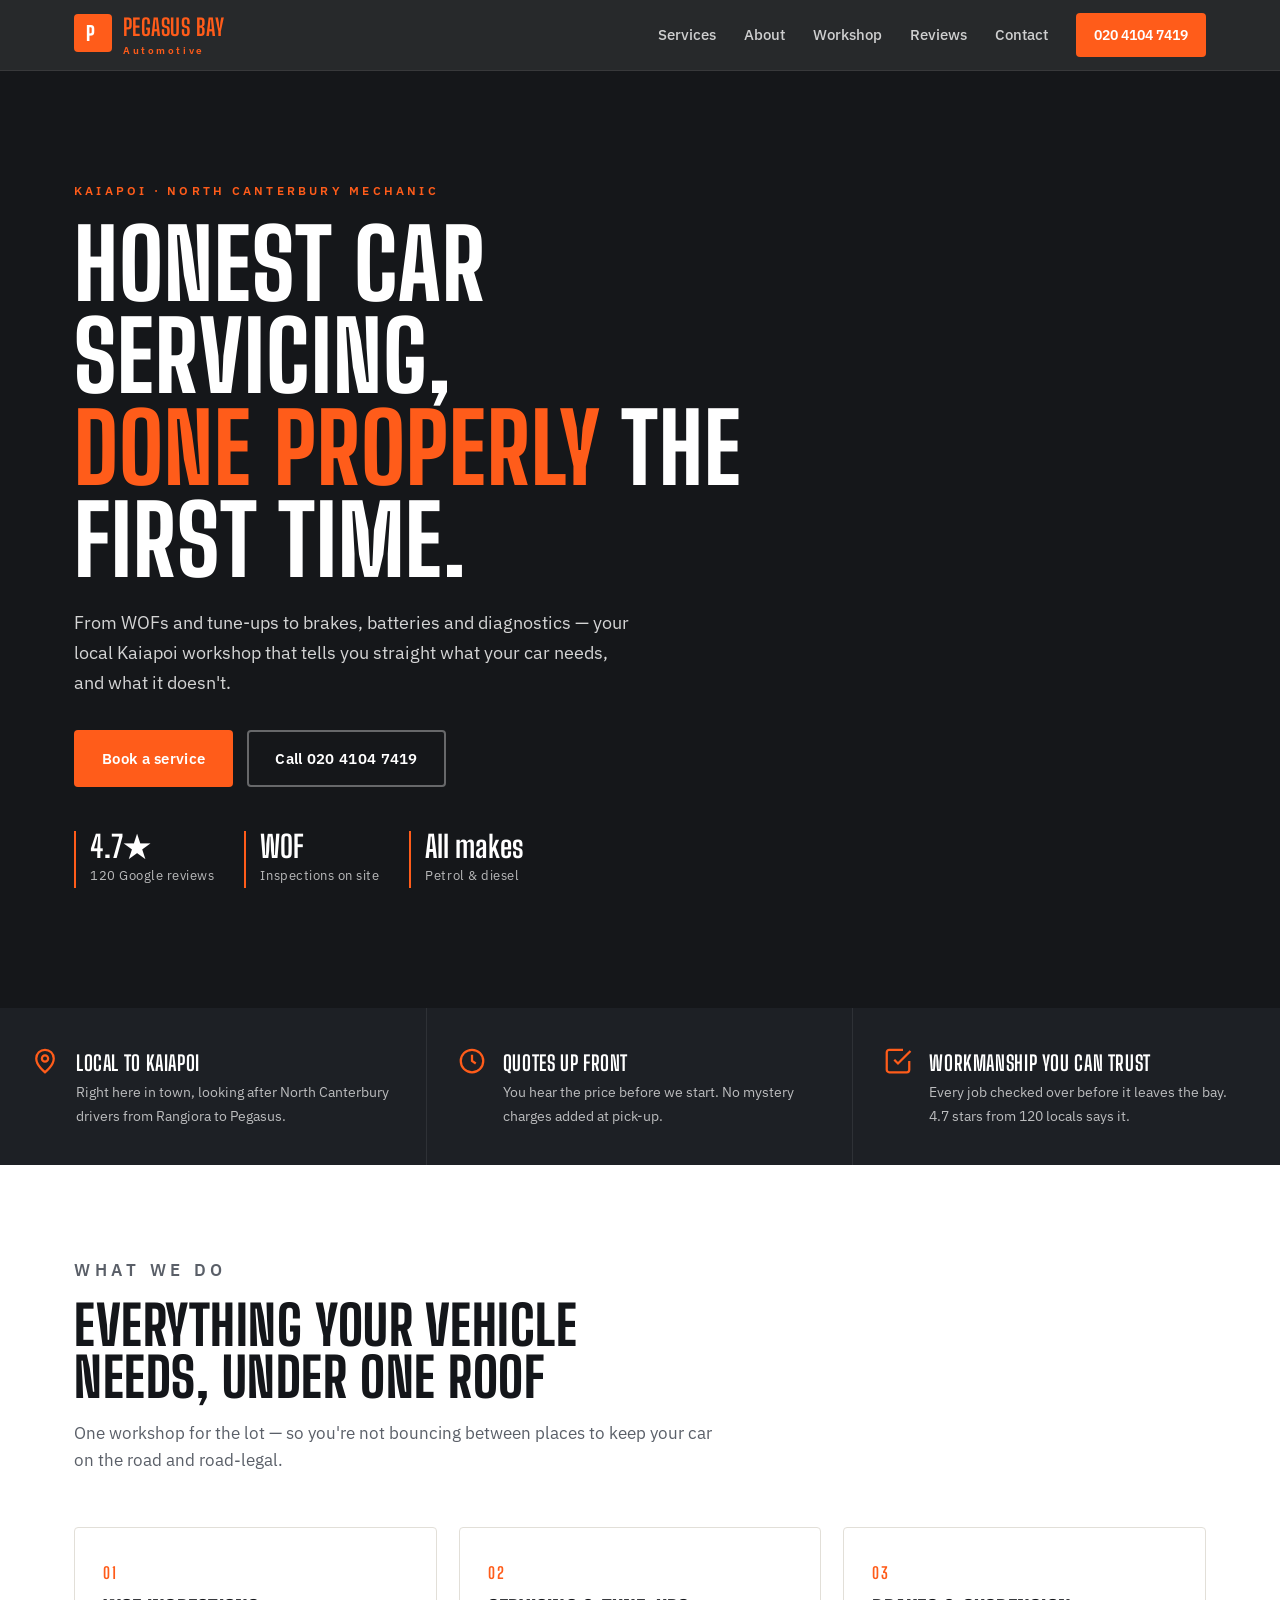
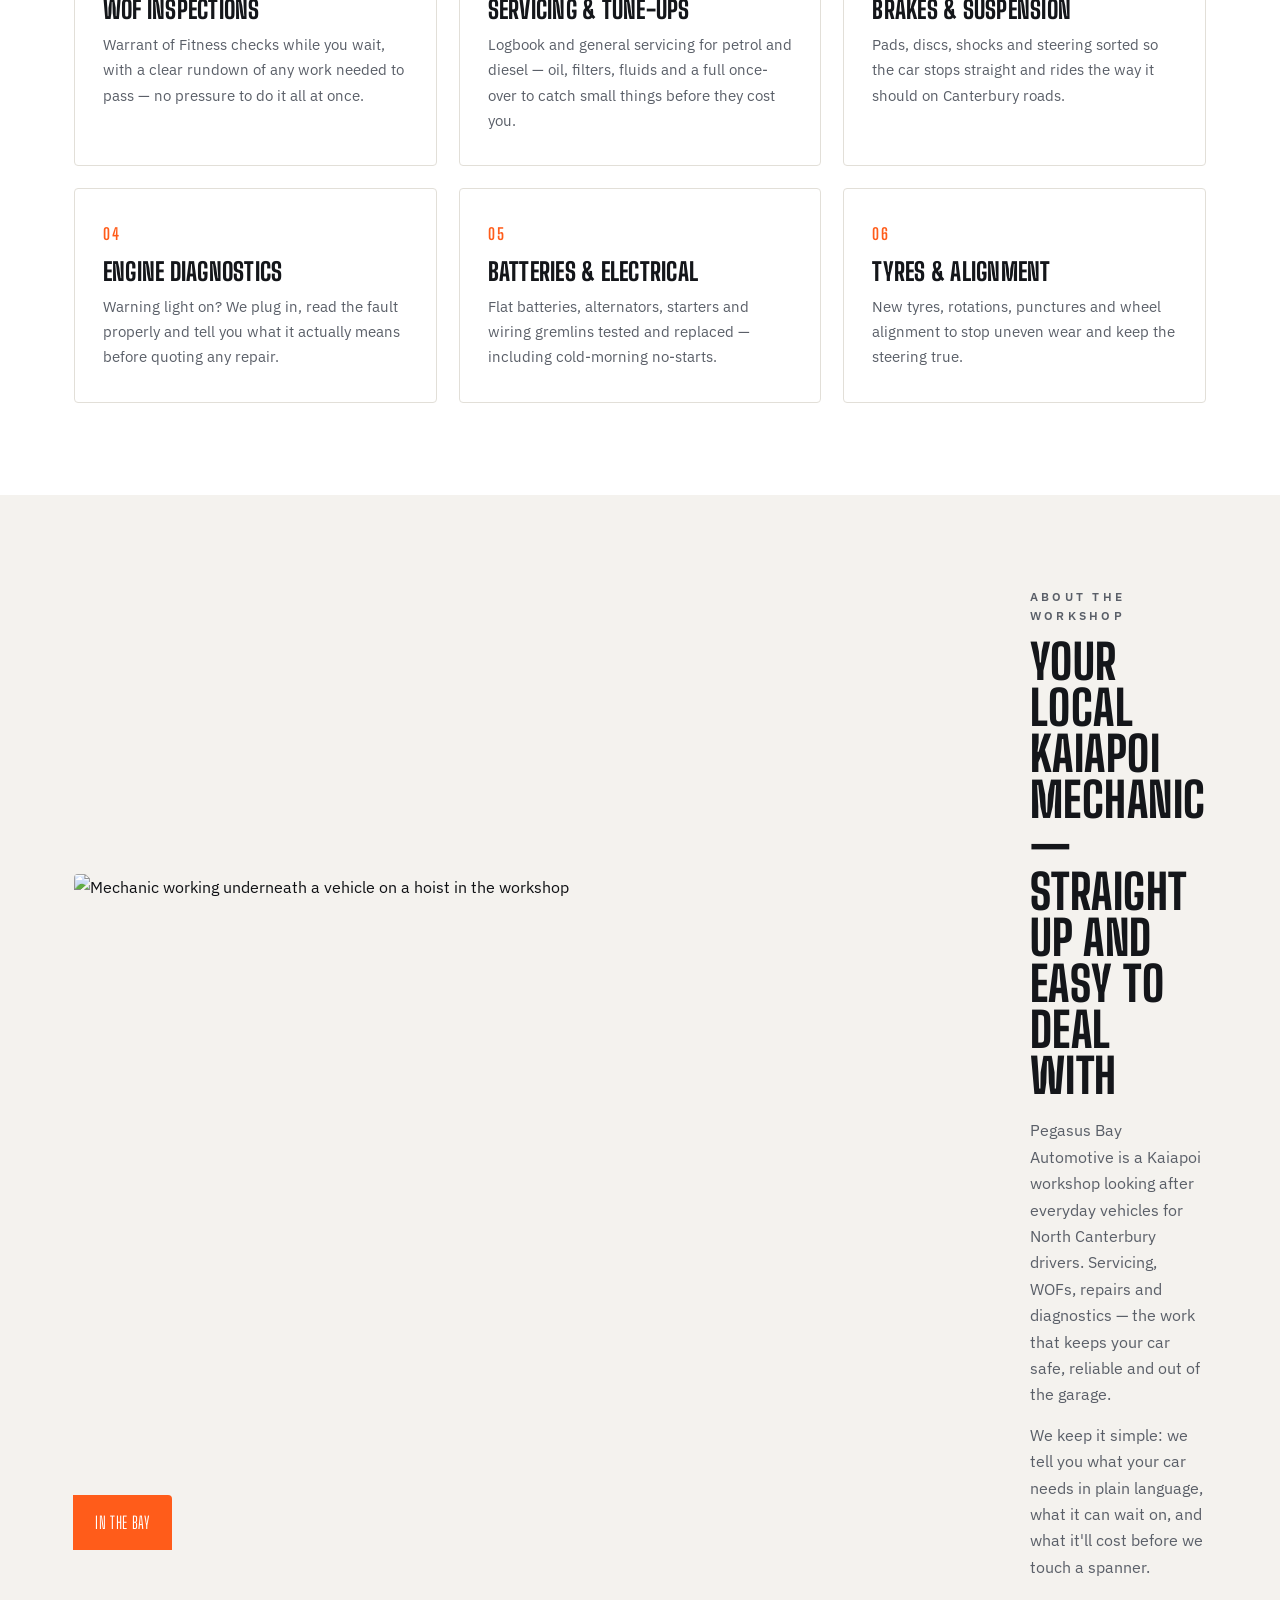
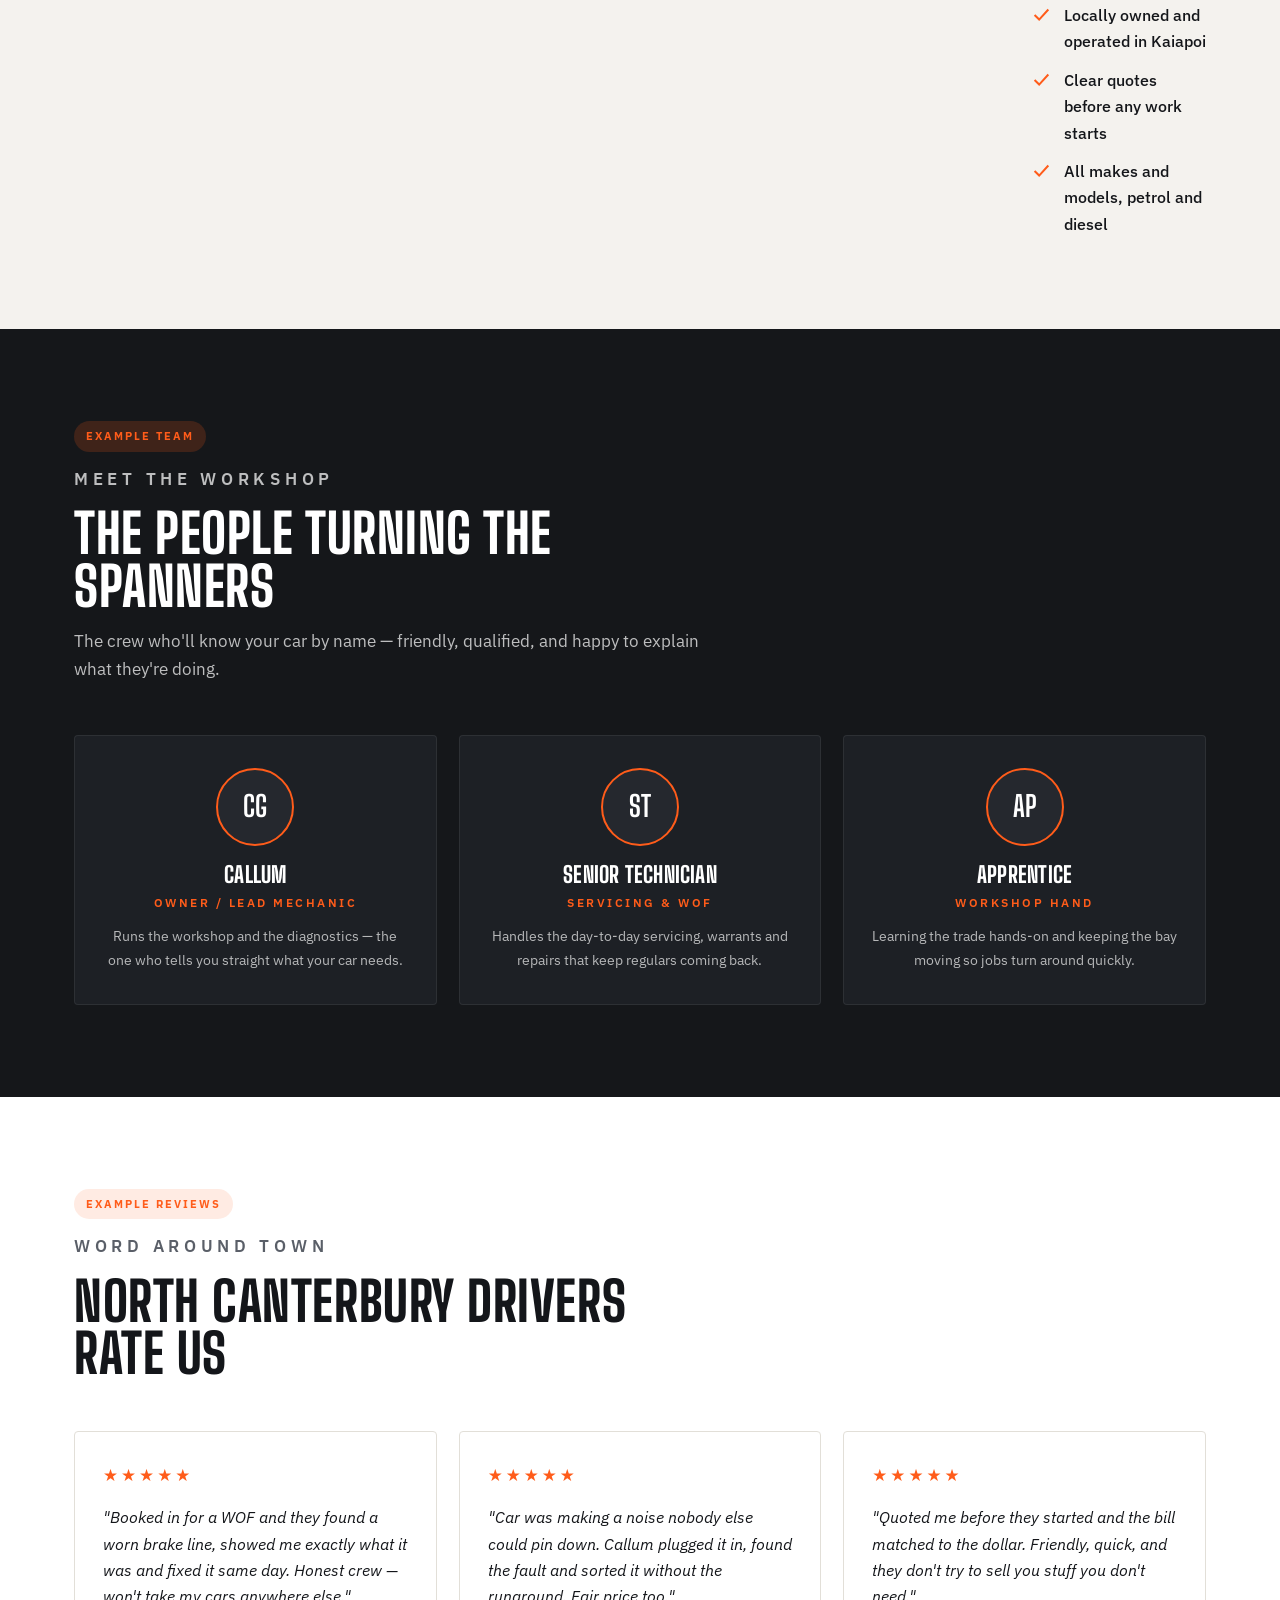
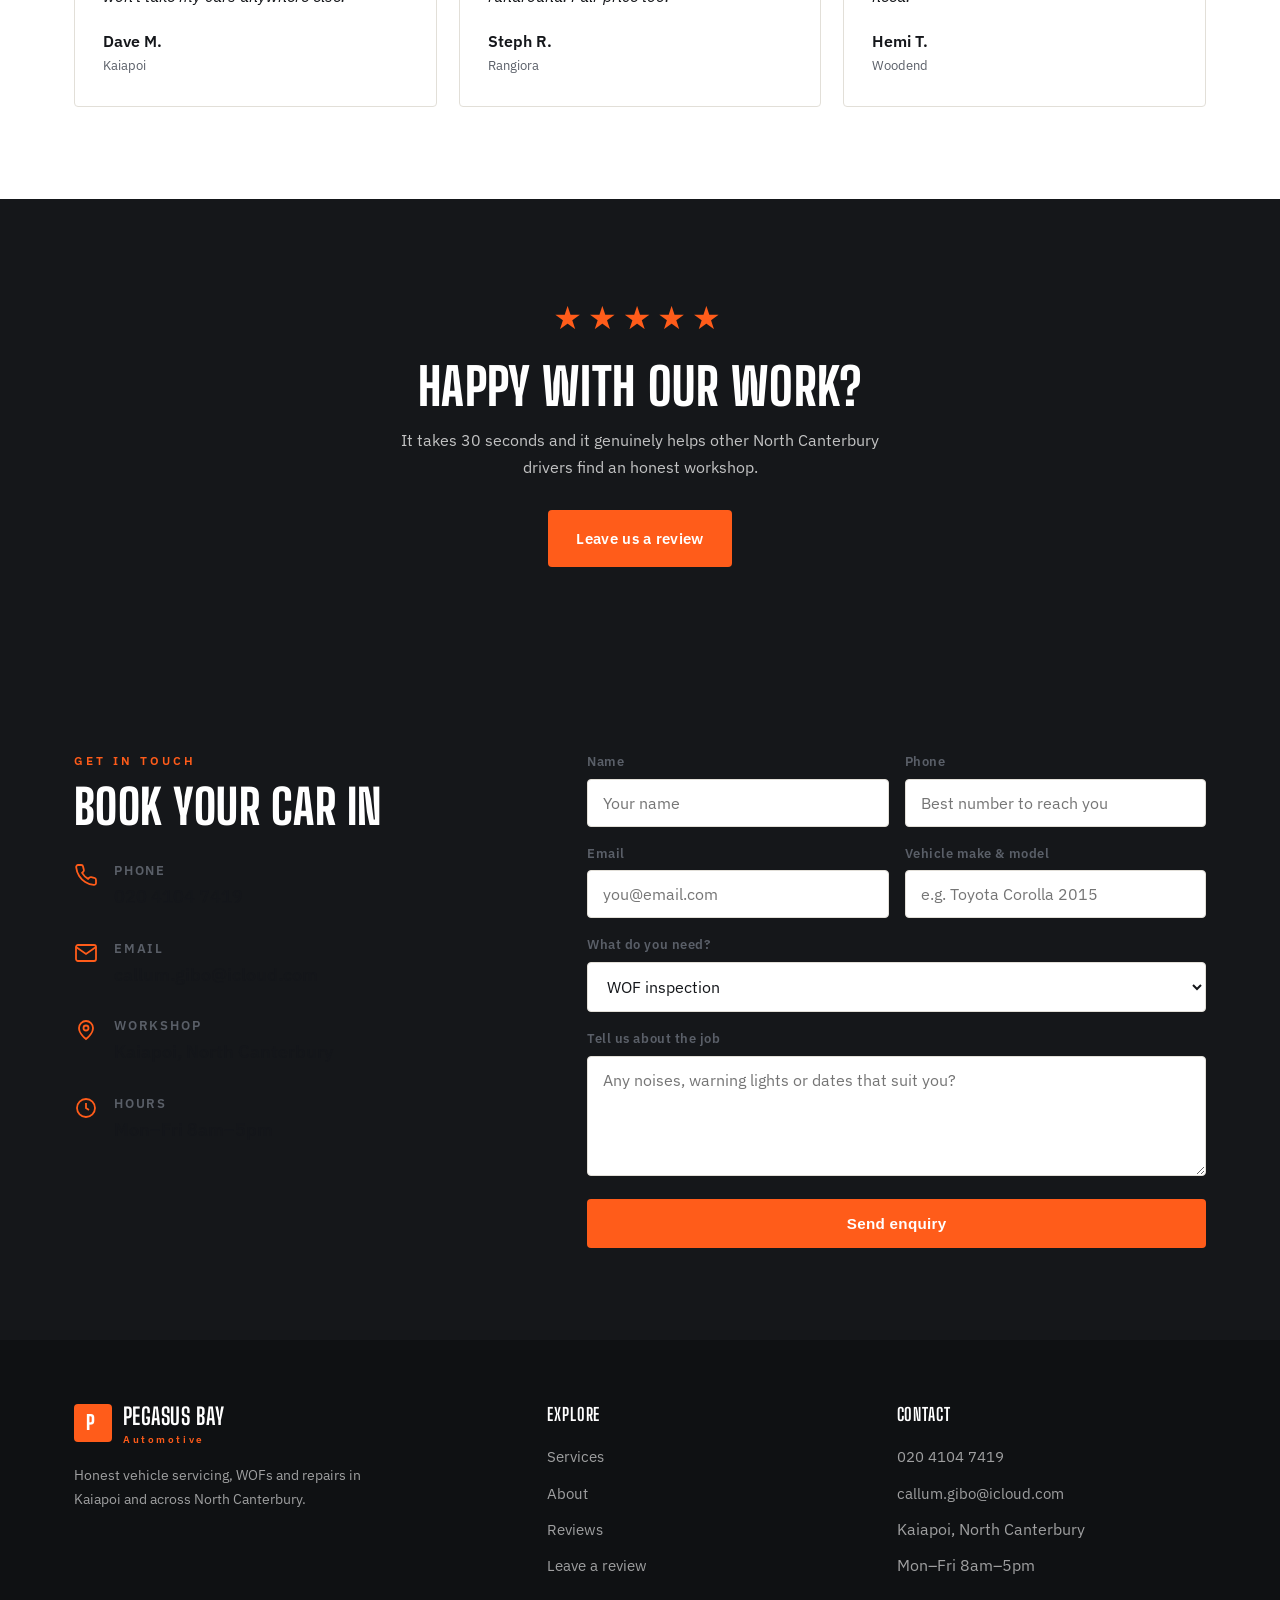
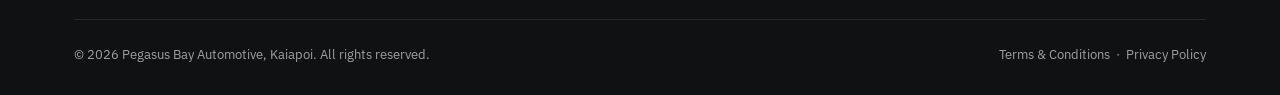
==== index.html @ 96fc2efa "Initial build: Pegasus Bay Automotive" ====
<!DOCTYPE html>
<html lang="en-NZ">
<head>
<meta charset="UTF-8" />
<meta name="viewport" content="width=device-width, initial-scale=1.0" />
<title>Pegasus Bay Automotive | Mechanic, Kaiapoi</title>
<meta name="description" content="Honest, no-surprises vehicle servicing, WOF inspections and repairs in Kaiapoi and across North Canterbury. Call Pegasus Bay Automotive — 4.7 stars from 120 local reviews." />
<link rel="icon" href="data:image/svg+xml,<svg xmlns='http://www.w3.org/2000/svg' viewBox='0 0 100 100'><rect width='100' height='100' rx='14' fill='%23ff5c1a'/><text x='50' y='72' font-size='62' font-family='Arial' font-weight='bold' fill='white' text-anchor='middle'>P</text></svg>" />
<meta property="og:title" content="Pegasus Bay Automotive | Mechanic, Kaiapoi" />
<meta property="og:description" content="Honest vehicle servicing, WOFs and repairs in Kaiapoi and North Canterbury." />
<meta property="og:type" content="website" />
<meta property="og:image" content="https://images.unsplash.com/photo-1486006920555-c77dcf18193c?auto=format&fit=crop&w=1200&q=80" />
<link rel="preconnect" href="https://fonts.googleapis.com" />
<link rel="preconnect" href="https://fonts.gstatic.com" crossorigin />
<link href="https://fonts.googleapis.com/css2?family=Big+Shoulders+Display:wght@600;700;800&family=IBM+Plex+Sans:wght@400;500;600;700&display=swap" rel="stylesheet" />
<link rel="stylesheet" href="styles.css" />
</head>
<body>

<div id="intro"><div class="il"><div class="mark">P</div><b>Pegasus&nbsp;Bay</b></div></div>

<!-- NAV -->
<nav class="nav">
  <div class="wrap">
    <a class="brand" href="index.html">
      <span class="mark">P</span>
      <span><b>Pegasus Bay</b><span>Automotive</span></span>
    </a>
    <div class="nav-links">
      <a class="link" href="#services">Services</a>
      <a class="link" href="#about">About</a>
      <a class="link" href="#crew">Workshop</a>
      <a class="link" href="#reviews">Reviews</a>
      <a class="link" href="#contact">Contact</a>
      <a class="nav-cta" href="tel:+642041047419">020 4104 7419</a>
    </div>
    <button class="nav-toggle" aria-label="Menu">☰</button>
  </div>
</nav>

<!-- HERO -->
<header class="hero">
  <div class="hero-slides">
    <div class="hero-slide active" style="background-image:url('https://images.unsplash.com/photo-1486006920555-c77dcf18193c?auto=format&fit=crop&w=1900&q=80')"></div>
    <div class="hero-slide" style="background-image:url('https://images.unsplash.com/photo-1530046339160-ce3e530c7d2f?auto=format&fit=crop&w=1900&q=80')"></div>
    <div class="hero-slide" style="background-image:url('https://images.unsplash.com/photo-1487754180451-c456f719a1fc?auto=format&fit=crop&w=1900&q=80')"></div>
  </div>
  <div class="wrap">
    <div class="hero-inner reveal">
      <p class="eyebrow">Kaiapoi &middot; North Canterbury Mechanic</p>
      <h1>Honest car servicing,<br /><span class="hl">done properly</span> the first time.</h1>
      <p class="lede">From WOFs and tune-ups to brakes, batteries and diagnostics — your local Kaiapoi workshop that tells you straight what your car needs, and what it doesn't.</p>
      <div class="hero-cta">
        <a class="btn btn-primary" href="#contact">Book a service</a>
        <a class="btn btn-ghost" href="tel:+642041047419">Call 020 4104 7419</a>
      </div>
      <div class="hero-meta">
        <div class="item"><b>4.7★</b><span>120 Google reviews</span></div>
        <div class="item"><b>WOF</b><span>Inspections on site</span></div>
        <div class="item"><b>All makes</b><span>Petrol &amp; diesel</span></div>
      </div>
    </div>
  </div>
</header>

<!-- TRUST STRIP -->
<section class="trust" style="padding:0">
  <div class="grid">
    <div class="cell">
      <svg class="ic" width="30" height="30" fill="none" stroke="currentColor" stroke-width="1.8" viewBox="0 0 24 24"><path d="M12 21s-7-5.3-7-11a7 7 0 0 1 14 0c0 5.7-7 11-7 11z"/><circle cx="12" cy="10" r="2.5"/></svg>
      <div><h4>Local to Kaiapoi</h4><p>Right here in town, looking after North Canterbury drivers from Rangiora to Pegasus.</p></div>
    </div>
    <div class="cell">
      <svg class="ic" width="30" height="30" fill="none" stroke="currentColor" stroke-width="1.8" viewBox="0 0 24 24"><circle cx="12" cy="12" r="9"/><path d="M12 7v5l3 2"/></svg>
      <div><h4>Quotes up front</h4><p>You hear the price before we start. No mystery charges added at pick-up.</p></div>
    </div>
    <div class="cell">
      <svg class="ic" width="30" height="30" fill="none" stroke="currentColor" stroke-width="1.8" viewBox="0 0 24 24"><path d="m9 11 3 3L22 4"/><path d="M21 12v7a2 2 0 0 1-2 2H5a2 2 0 0 1-2-2V5a2 2 0 0 1 2-2h11"/></svg>
      <div><h4>Workmanship you can trust</h4><p>Every job checked over before it leaves the bay. 4.7 stars from 120 locals says it.</p></div>
    </div>
  </div>
</section>

<!-- SERVICES -->
<section id="services">
  <div class="wrap">
    <div class="sec-head reveal">
      <p class="eyebrow">What we do</p>
      <h2>Everything your vehicle needs, under one roof</h2>
      <p>One workshop for the lot — so you're not bouncing between places to keep your car on the road and road-legal.</p>
    </div>
    <div class="cards">
      <div class="card reveal"><div class="num">01</div><h3>WOF Inspections</h3><p>Warrant of Fitness checks while you wait, with a clear rundown of any work needed to pass — no pressure to do it all at once.</p></div>
      <div class="card reveal"><div class="num">02</div><h3>Servicing &amp; Tune-ups</h3><p>Logbook and general servicing for petrol and diesel — oil, filters, fluids and a full once-over to catch small things before they cost you.</p></div>
      <div class="card reveal"><div class="num">03</div><h3>Brakes &amp; Suspension</h3><p>Pads, discs, shocks and steering sorted so the car stops straight and rides the way it should on Canterbury roads.</p></div>
      <div class="card reveal"><div class="num">04</div><h3>Engine Diagnostics</h3><p>Warning light on? We plug in, read the fault properly and tell you what it actually means before quoting any repair.</p></div>
      <div class="card reveal"><div class="num">05</div><h3>Batteries &amp; Electrical</h3><p>Flat batteries, alternators, starters and wiring gremlins tested and replaced — including cold-morning no-starts.</p></div>
      <div class="card reveal"><div class="num">06</div><h3>Tyres &amp; Alignment</h3><p>New tyres, rotations, punctures and wheel alignment to stop uneven wear and keep the steering true.</p></div>
    </div>
  </div>
</section>

<!-- ABOUT -->
<section id="about" class="section-bone">
  <div class="wrap">
    <div class="split">
      <div class="about-img reveal">
        <img src="https://images.unsplash.com/photo-1619642751034-765dfdf7c58e?auto=format&fit=crop&w=900&q=80" alt="Mechanic working underneath a vehicle on a hoist in the workshop" loading="lazy" width="900" height="675" />
        <span class="tag">In the bay</span>
      </div>
      <div class="about-copy reveal">
        <p class="eyebrow">About the workshop</p>
        <h2 style="font-size:clamp(2rem,4.5vw,3rem);margin:14px 0 18px">Your local Kaiapoi mechanic — straight up and easy to deal with</h2>
        <p>Pegasus Bay Automotive is a Kaiapoi workshop looking after everyday vehicles for North Canterbury drivers. Servicing, WOFs, repairs and diagnostics — the work that keeps your car safe, reliable and out of the garage.</p>
        <p>We keep it simple: we tell you what your car needs in plain language, what it can wait on, and what it'll cost before we touch a spanner.</p>
        <ul class="checklist">
          <li><svg class="tick" width="22" height="22" fill="none" stroke="currentColor" stroke-width="2.2" viewBox="0 0 24 24"><path d="m5 12 5 5L20 6"/></svg> Locally owned and operated in Kaiapoi</li>
          <li><svg class="tick" width="22" height="22" fill="none" stroke="currentColor" stroke-width="2.2" viewBox="0 0 24 24"><path d="m5 12 5 5L20 6"/></svg> Clear quotes before any work starts</li>
          <li><svg class="tick" width="22" height="22" fill="none" stroke="currentColor" stroke-width="2.2" viewBox="0 0 24 24"><path d="m5 12 5 5L20 6"/></svg> All makes and models, petrol and diesel</li>
        </ul>
      </div>
    </div>
  </div>
</section>

<!-- CREW -->
<section id="crew" class="section-dark">
  <div class="wrap">
    <div class="sec-head reveal">
      <span class="badge">Example team</span>
      <p class="eyebrow">Meet the workshop</p>
      <h2>The people turning the spanners</h2>
      <p>The crew who'll know your car by name — friendly, qualified, and happy to explain what they're doing.</p>
    </div>
    <div class="crew">
      <div class="crew-card reveal"><div class="avatar">CG</div><h3>Callum</h3><div class="role">Owner / Lead Mechanic</div><p>Runs the workshop and the diagnostics — the one who tells you straight what your car needs.</p></div>
      <div class="crew-card reveal"><div class="avatar">ST</div><h3>Senior Technician</h3><div class="role">Servicing &amp; WOF</div><p>Handles the day-to-day servicing, warrants and repairs that keep regulars coming back.</p></div>
      <div class="crew-card reveal"><div class="avatar">AP</div><h3>Apprentice</h3><div class="role">Workshop Hand</div><p>Learning the trade hands-on and keeping the bay moving so jobs turn around quickly.</p></div>
    </div>
  </div>
</section>

<!-- REVIEWS -->
<section id="reviews">
  <div class="wrap">
    <div class="sec-head reveal">
      <span class="badge">Example reviews</span>
      <p class="eyebrow">Word around town</p>
      <h2>North Canterbury drivers rate us</h2>
    </div>
    <div class="reviews">
      <div class="review reveal"><div class="stars">★★★★★</div><p>"Booked in for a WOF and they found a worn brake line, showed me exactly what it was and fixed it same day. Honest crew — won't take my cars anywhere else."</p><div class="who">Dave M.<span>Kaiapoi</span></div></div>
      <div class="review reveal"><div class="stars">★★★★★</div><p>"Car was making a noise nobody else could pin down. Callum plugged it in, found the fault and sorted it without the runaround. Fair price too."</p><div class="who">Steph R.<span>Rangiora</span></div></div>
      <div class="review reveal"><div class="stars">★★★★★</div><p>"Quoted me before they started and the bill matched to the dollar. Friendly, quick, and they don't try to sell you stuff you don't need."</p><div class="who">Hemi T.<span>Woodend</span></div></div>
    </div>
  </div>
</section>

<!-- REVIEW FUNNEL BANNER -->
<section class="funnel">
  <div class="wrap reveal">
    <div class="bigstars">★★★★★</div>
    <h2>Happy with our work?</h2>
    <p>It takes 30 seconds and it genuinely helps other North Canterbury drivers find an honest workshop.</p>
    <a class="btn btn-primary" href="review.html">Leave us a review</a>
  </div>
</section>

<!-- CONTACT -->
<section id="contact" class="section-dark">
  <div class="wrap">
    <div class="contact-grid">
      <div class="contact-info reveal">
        <p class="eyebrow">Get in touch</p>
        <h2 style="font-size:clamp(2rem,4.5vw,3rem);margin:14px 0 30px">Book your car in</h2>
        <div class="row">
          <svg class="ic" width="24" height="24" fill="none" stroke="currentColor" stroke-width="1.8" viewBox="0 0 24 24"><path d="M22 16.9v3a2 2 0 0 1-2.2 2 19.8 19.8 0 0 1-8.6-3 19.5 19.5 0 0 1-6-6 19.8 19.8 0 0 1-3-8.6A2 2 0 0 1 4.1 2h3a2 2 0 0 1 2 1.7c.1 1 .4 1.9.7 2.8a2 2 0 0 1-.5 2.1L8.1 9.9a16 16 0 0 0 6 6l1.3-1.3a2 2 0 0 1 2.1-.4c.9.3 1.8.6 2.8.7a2 2 0 0 1 1.7 2z"/></svg>
          <div><h4>PHONE</h4><a href="tel:+642041047419">020 4104 7419</a></div>
        </div>
        <div class="row">
          <svg class="ic" width="24" height="24" fill="none" stroke="currentColor" stroke-width="1.8" viewBox="0 0 24 24"><rect x="2" y="4" width="20" height="16" rx="2"/><path d="m2 6 10 7L22 6"/></svg>
          <div><h4>EMAIL</h4><a href="mailto:callum.gibo@icloud.com">callum.gibo@icloud.com</a></div>
        </div>
        <div class="row">
          <svg class="ic" width="24" height="24" fill="none" stroke="currentColor" stroke-width="1.8" viewBox="0 0 24 24"><path d="M12 21s-7-5.3-7-11a7 7 0 0 1 14 0c0 5.7-7 11-7 11z"/><circle cx="12" cy="10" r="2.5"/></svg>
          <div><h4>WORKSHOP</h4><p class="val">Kaiapoi, North Canterbury</p></div>
        </div>
        <div class="row">
          <svg class="ic" width="24" height="24" fill="none" stroke="currentColor" stroke-width="1.8" viewBox="0 0 24 24"><circle cx="12" cy="12" r="9"/><path d="M12 7v5l3 2"/></svg>
          <div><h4>HOURS</h4><p class="val">Mon–Fri 8am–5pm</p></div>
        </div>
      </div>
      <div class="reveal">
        <form action="https://formsubmit.co/callum.gibo@icloud.com" method="POST">
          <input type="hidden" name="_subject" value="New booking enquiry — Pegasus Bay Automotive" />
          <input type="hidden" name="_captcha" value="false" />
          <input type="hidden" name="_template" value="table" />
          <div class="form-row">
            <div><label for="name">Name</label><input id="name" name="name" type="text" required placeholder="Your name" /></div>
            <div><label for="phone">Phone</label><input id="phone" name="phone" type="tel" required placeholder="Best number to reach you" /></div>
          </div>
          <div class="form-row">
            <div><label for="email">Email</label><input id="email" name="email" type="email" placeholder="you@email.com" /></div>
            <div><label for="vehicle">Vehicle make &amp; model</label><input id="vehicle" name="vehicle" type="text" placeholder="e.g. Toyota Corolla 2015" /></div>
          </div>
          <div>
            <label for="service">What do you need?</label>
            <select id="service" name="service">
              <option>WOF inspection</option>
              <option>General service</option>
              <option>Brakes / suspension</option>
              <option>Engine diagnostics</option>
              <option>Batteries / electrical</option>
              <option>Tyres / alignment</option>
              <option>Not sure — please advise</option>
            </select>
          </div>
          <div><label for="msg">Tell us about the job</label><textarea id="msg" name="message" placeholder="Any noises, warning lights or dates that suit you?"></textarea></div>
          <button class="btn btn-primary" type="submit" style="width:100%;justify-content:center">Send enquiry</button>
        </form>
      </div>
    </div>
  </div>
</section>

<!-- FOOTER -->
<footer class="footer">
  <div class="wrap">
    <div class="footer-top">
      <div>
        <a class="brand" href="index.html"><span class="mark">P</span><span><b>Pegasus Bay</b><span>Automotive</span></span></a>
        <p>Honest vehicle servicing, WOFs and repairs in Kaiapoi and across North Canterbury.</p>
      </div>
      <div>
        <h5>Explore</h5>
        <ul>
          <li><a href="#services">Services</a></li>
          <li><a href="#about">About</a></li>
          <li><a href="#reviews">Reviews</a></li>
          <li><a href="review.html">Leave a review</a></li>
        </ul>
      </div>
      <div>
        <h5>Contact</h5>
        <ul>
          <li><a href="tel:+642041047419">020 4104 7419</a></li>
          <li><a href="mailto:callum.gibo@icloud.com">callum.gibo@icloud.com</a></li>
          <li>Kaiapoi, North Canterbury</li>
          <li>Mon–Fri 8am–5pm</li>
        </ul>
      </div>
    </div>
    <div class="footer-bottom">
      <span>© 2026 Pegasus Bay Automotive, Kaiapoi. All rights reserved.</span>
      <span><a href="terms.html">Terms &amp; Conditions</a> &nbsp;·&nbsp; <a href="privacy.html">Privacy Policy</a></span>
    </div>
  </div>
</footer>

<script src="script.js"></script>
</body>
</html>
---- styles.css ----
/* Pegasus Bay Automotive — Industrial archetype
   Fonts: Big Shoulders Display (display) + IBM Plex Sans (body)
   Accent: safety orange. Anchor: charcoal. */

:root {
  --char: #15171a;
  --char-2: #1d2025;
  --char-3: #25282e;
  --bone: #f4f2ee;
  --light: #ffffff;
  --ink: #14161a;
  --muted: #5a5f68;
  --line: #e2dfd8;
  --accent: #ff5c1a;
  --accent-dark: #e84800;
  --accent-soft: rgba(255, 92, 26, 0.12);
  --radius: 4px;
  --maxw: 1180px;
  --shadow: 0 18px 50px rgba(20, 22, 26, 0.16);
}

* { margin: 0; padding: 0; box-sizing: border-box; }
html { scroll-behavior: smooth; }
img { image-orientation: from-image; max-width: 100%; display: block; }

body {
  font-family: "IBM Plex Sans", system-ui, sans-serif;
  color: var(--ink);
  background: var(--light);
  line-height: 1.65;
  -webkit-font-smoothing: antialiased;
  overflow-x: hidden;
}

h1, h2, h3, .display {
  font-family: "Big Shoulders Display", "IBM Plex Sans", sans-serif;
  font-weight: 800;
  line-height: 0.96;
  letter-spacing: 0.01em;
  text-transform: uppercase;
}

a { color: inherit; text-decoration: none; }
.wrap { max-width: var(--maxw); margin: 0 auto; padding: 0 24px; }

.eyebrow {
  font-family: "IBM Plex Sans", sans-serif;
  text-transform: uppercase;
  letter-spacing: 0.28em;
  font-size: 0.72rem;
  font-weight: 600;
  color: var(--accent);
}

/* ---------- Buttons ---------- */
.btn {
  display: inline-flex;
  align-items: center;
  gap: 9px;
  font-weight: 600;
  font-size: 0.95rem;
  padding: 14px 26px;
  border-radius: var(--radius);
  border: 2px solid transparent;
  cursor: pointer;
  transition: transform .18s ease, background .18s ease, color .18s ease, border-color .18s ease;
  letter-spacing: 0.02em;
}
.btn-primary { background: var(--accent); color: #fff; }
.btn-primary:hover { background: var(--accent-dark); transform: translateY(-2px); }
.btn-ghost { border-color: rgba(255,255,255,.35); color: #fff; }
.btn-ghost:hover { border-color: var(--accent); color: var(--accent); transform: translateY(-2px); }
.btn-dark { background: var(--char); color: #fff; }
.btn-dark:hover { background: var(--accent); transform: translateY(-2px); }

/* ---------- Nav ---------- */
.nav {
  position: sticky; top: 0; z-index: 50;
  background: rgba(21,23,26,.92);
  backdrop-filter: blur(10px);
  border-bottom: 1px solid rgba(255,255,255,.08);
}
.nav .wrap { display: flex; align-items: center; justify-content: space-between; height: 70px; }
.brand { display: flex; align-items: center; gap: 11px; color: #fff; }
.brand .mark {
  width: 38px; height: 38px; border-radius: var(--radius);
  background: var(--accent); display: grid; place-items: center;
  font-family: "Big Shoulders Display", sans-serif; font-weight: 800; color: #fff; font-size: 1.25rem;
}
.brand b { font-family: "Big Shoulders Display", sans-serif; font-size: 1.45rem; letter-spacing: .02em; text-transform: uppercase; }
.brand span { display: block; font-size: .62rem; letter-spacing: .26em; color: var(--accent); font-weight: 600; margin-top: -3px; }
.nav-links { display: flex; align-items: center; gap: 28px; }
.nav-links a.link { color: rgba(255,255,255,.78); font-size: .92rem; font-weight: 500; transition: color .15s; }
.nav-links a.link:hover { color: #fff; }
.nav-cta { background: var(--accent); color: #fff; padding: 10px 18px; border-radius: var(--radius); font-weight: 600; font-size: .9rem; }
.nav-cta:hover { background: var(--accent-dark); }
.nav-toggle { display: none; background: none; border: 0; color: #fff; font-size: 1.6rem; cursor: pointer; }

/* ---------- Hero ---------- */
.hero { position: relative; background: var(--char); color: #fff; overflow: hidden; }
.hero-slides { position: absolute; inset: 0; z-index: 0; }
.hero-slide {
  position: absolute; inset: 0;
  background-size: cover; background-position: center;
  opacity: 0; transition: opacity 1.6s ease;
  filter: saturate(.85) contrast(1.05);
}
.hero-slide.active { opacity: 1; }
.hero::after {
  content: ""; position: absolute; inset: 0; z-index: 1;
  background: linear-gradient(180deg, rgba(21,23,26,.62), rgba(21,23,26,.78));
}
.hero .wrap { position: relative; z-index: 2; padding-top: 110px; padding-bottom: 120px; }
.hero-inner { max-width: 740px; }
.hero h1 { font-size: clamp(3rem, 8vw, 6rem); margin: 18px 0 20px; }
.hero h1 .hl { color: var(--accent); }
.hero p.lede { font-size: 1.15rem; color: rgba(255,255,255,.82); max-width: 560px; margin-bottom: 32px; }
.hero-cta { display: flex; gap: 14px; flex-wrap: wrap; }
.hero-meta { display: flex; gap: 30px; margin-top: 44px; flex-wrap: wrap; }
.hero-meta .item { border-left: 2px solid var(--accent); padding-left: 14px; }
.hero-meta .item b { font-family: "Big Shoulders Display", sans-serif; font-size: 1.9rem; display: block; line-height: 1; }
.hero-meta .item span { font-size: .82rem; color: rgba(255,255,255,.7); letter-spacing: .04em; }

/* ---------- Sections ---------- */
section { padding: 92px 0; }
.section-bone { background: var(--bone); }
.section-dark { background: var(--char); color: #fff; }
.sec-head { max-width: 640px; margin-bottom: 52px; }
.sec-head h2 { font-size: clamp(2.2rem, 5vw, 3.4rem); margin: 14px 0 16px; }
.sec-head p { color: var(--muted); font-size: 1.05rem; }
.section-dark .sec-head p { color: rgba(255,255,255,.72); }

/* ---------- Trust strip ---------- */
.trust { background: var(--char-2); color: #fff; padding: 0; }
.trust .grid { display: grid; grid-template-columns: repeat(3, 1fr); }
.trust .cell { padding: 38px 30px; border-right: 1px solid rgba(255,255,255,.08); display: flex; gap: 16px; align-items: flex-start; }
.trust .cell:last-child { border-right: 0; }
.trust .ic { color: var(--accent); flex-shrink: 0; }
.trust h4 { font-family: "Big Shoulders Display", sans-serif; font-size: 1.3rem; text-transform: uppercase; letter-spacing: .03em; }
.trust p { font-size: .9rem; color: rgba(255,255,255,.7); }

/* ---------- Services ---------- */
.cards { display: grid; grid-template-columns: repeat(3, 1fr); gap: 22px; }
.card {
  background: var(--light); border: 1px solid var(--line); border-radius: var(--radius);
  padding: 32px 28px; transition: transform .2s ease, box-shadow .2s ease, border-color .2s ease;
}
.section-bone .card { background: #fff; }
.card:hover { transform: translateY(-5px); box-shadow: var(--shadow); border-color: var(--accent); }
.card .num { font-family: "Big Shoulders Display", sans-serif; color: var(--accent); font-size: 1rem; font-weight: 700; letter-spacing: .12em; }
.card h3 { font-size: 1.55rem; margin: 12px 0 10px; }
.card p { color: var(--muted); font-size: .96rem; }

/* ---------- About ---------- */
.split { display: grid; grid-template-columns: 1fr 1fr; gap: 56px; align-items: center; }
.about-img { position: relative; }
.about-img img { width: 100%; aspect-ratio: 4/3; object-fit: cover; border-radius: var(--radius); filter: saturate(.85) contrast(1.05); }
.about-img .tag {
  position: absolute; bottom: -1px; left: -1px;
  background: var(--accent); color: #fff; padding: 14px 22px; border-radius: 0 var(--radius) 0 0;
  font-family: "Big Shoulders Display", sans-serif; text-transform: uppercase; font-size: 1.05rem; letter-spacing: .04em;
}
.checklist { list-style: none; margin-top: 22px; display: grid; gap: 12px; }
.checklist li { display: flex; gap: 12px; align-items: flex-start; font-weight: 500; }
.checklist .tick { color: var(--accent); flex-shrink: 0; margin-top: 2px; }
.about-copy p { color: var(--muted); margin-bottom: 14px; }

/* ---------- Crew ---------- */
.crew { display: grid; grid-template-columns: repeat(3, 1fr); gap: 22px; }
.crew-card { background: var(--char-2); border-radius: var(--radius); padding: 32px 26px; text-align: center; border: 1px solid rgba(255,255,255,.07); }
.avatar {
  width: 78px; height: 78px; border-radius: 50%; margin: 0 auto 18px;
  background: var(--char-3); display: grid; place-items: center;
  font-family: "Big Shoulders Display", sans-serif; font-size: 1.8rem; color: #fff; font-weight: 700;
  border: 2px solid var(--accent);
}
.crew-card h3 { font-size: 1.4rem; color: #fff; }
.crew-card .role { color: var(--accent); font-size: .78rem; letter-spacing: .2em; text-transform: uppercase; margin: 6px 0 12px; font-weight: 600; }
.crew-card p { color: rgba(255,255,255,.68); font-size: .9rem; }

.badge {
  display: inline-block; background: var(--accent-soft); color: var(--accent);
  font-size: .7rem; letter-spacing: .18em; text-transform: uppercase; font-weight: 700;
  padding: 6px 12px; border-radius: 100px; margin-bottom: 14px;
}
.section-dark .badge { background: rgba(255,92,26,.18); }

/* ---------- Reviews ---------- */
.reviews { display: grid; grid-template-columns: repeat(3, 1fr); gap: 22px; }
.review { background: #fff; border: 1px solid var(--line); border-radius: var(--radius); padding: 30px 28px; }
.stars { color: var(--accent); letter-spacing: 3px; margin-bottom: 14px; font-size: 1.05rem; }
.review p { color: var(--ink); font-size: 1rem; margin-bottom: 18px; font-style: italic; }
.review .who { font-weight: 600; }
.review .who span { display: block; color: var(--muted); font-size: .84rem; font-weight: 400; font-style: normal; }

/* ---------- Review funnel banner ---------- */
.funnel { background: var(--char); color: #fff; text-align: center; }
.funnel .bigstars { color: var(--accent); font-size: 2rem; letter-spacing: 6px; margin-bottom: 18px; }
.funnel h2 { font-size: clamp(2rem, 5vw, 3.2rem); margin-bottom: 16px; }
.funnel p { color: rgba(255,255,255,.74); max-width: 520px; margin: 0 auto 30px; }

/* ---------- Contact ---------- */
.contact-grid { display: grid; grid-template-columns: 0.85fr 1.15fr; gap: 56px; }
.contact-info .row { display: flex; gap: 16px; align-items: flex-start; margin-bottom: 26px; }
.contact-info .ic { color: var(--accent); flex-shrink: 0; margin-top: 3px; }
.contact-info h4 { font-family: "IBM Plex Sans", sans-serif; text-transform: none; font-size: .8rem; letter-spacing: .14em; color: var(--muted); font-weight: 600; }
.contact-info a, .contact-info p.val { font-size: 1.15rem; font-weight: 600; color: var(--ink); }
form { display: grid; gap: 16px; }
.form-row { display: grid; grid-template-columns: 1fr 1fr; gap: 16px; }
label { font-size: .82rem; font-weight: 600; letter-spacing: .04em; color: var(--muted); display: block; margin-bottom: 6px; }
input, select, textarea {
  width: 100%; padding: 13px 15px; border: 1px solid var(--line); border-radius: var(--radius);
  font-family: inherit; font-size: .98rem; background: #fff; color: var(--ink); transition: border-color .15s;
}
input:focus, select:focus, textarea:focus { outline: none; border-color: var(--accent); }
textarea { resize: vertical; min-height: 120px; }

/* ---------- Footer ---------- */
.footer { background: #0f1113; color: rgba(255,255,255,.6); padding: 60px 0 30px; }
.footer-top { display: grid; grid-template-columns: 1.4fr 1fr 1fr; gap: 40px; margin-bottom: 40px; }
.footer .brand b { color: #fff; }
.footer p { font-size: .9rem; margin-top: 14px; max-width: 320px; }
.footer h5 { color: #fff; font-family: "Big Shoulders Display", sans-serif; text-transform: uppercase; font-size: 1.1rem; letter-spacing: .05em; margin-bottom: 14px; }
.footer ul { list-style: none; display: grid; gap: 10px; }
.footer ul a { font-size: .92rem; transition: color .15s; }
.footer ul a:hover { color: var(--accent); }
.footer-bottom { border-top: 1px solid rgba(255,255,255,.1); padding-top: 24px; display: flex; justify-content: space-between; flex-wrap: wrap; gap: 12px; font-size: .82rem; }

/* ---------- Intro overlay ---------- */
#intro {
  position: fixed; inset: 0; z-index: 999; background: var(--char);
  display: grid; place-items: center; transition: opacity .7s ease, visibility .7s ease;
}
#intro.done { opacity: 0; visibility: hidden; }
#intro .il { text-align: center; }
#intro .il .mark {
  width: 64px; height: 64px; border-radius: var(--radius); background: var(--accent);
  display: grid; place-items: center; margin: 0 auto 16px;
  font-family: "Big Shoulders Display", sans-serif; font-weight: 800; color: #fff; font-size: 2rem;
  animation: pulse 1.1s ease infinite;
}
#intro .il b { color: #fff; font-family: "Big Shoulders Display", sans-serif; font-size: 1.6rem; text-transform: uppercase; letter-spacing: .12em; }
@keyframes pulse { 0%,100% { transform: scale(1); } 50% { transform: scale(1.08); } }

/* ---------- Reveal ---------- */
.reveal { opacity: 0; transform: translateY(28px); transition: opacity .7s ease, transform .7s ease; }
.reveal.in { opacity: 1; transform: none; }

/* ---------- Sub-page header ---------- */
.subhead { background: var(--char); color: #fff; padding: 130px 0 70px; text-align: center; }
.subhead h1 { font-size: clamp(2.6rem, 6vw, 4.5rem); }
.subhead p { color: rgba(255,255,255,.72); margin-top: 14px; }
.prose { max-width: 760px; margin: 0 auto; padding: 80px 24px; }
.prose h2 { font-size: 1.8rem; margin: 36px 0 14px; }
.prose p { color: var(--muted); margin-bottom: 16px; }
.prose a { color: var(--accent); }

/* ---------- Review picker ---------- */
.rev-wrap { max-width: 620px; margin: 0 auto; text-align: center; padding: 90px 24px; }
.rev-wrap h1 { font-size: clamp(2.4rem, 6vw, 4rem); margin-bottom: 14px; }
.rev-wrap p { color: var(--muted); margin-bottom: 36px; }
.starpick { display: flex; justify-content: center; gap: 8px; direction: rtl; }
.starpick button { background: none; border: 0; font-size: 3rem; color: var(--line); cursor: pointer; transition: color .15s, transform .15s; line-height: 1; }
.starpick button:hover, .starpick button:hover ~ button { color: var(--accent); transform: scale(1.12); }
.hint { margin-top: 26px; color: var(--muted); font-size: .9rem; }

/* ---------- Private feedback ---------- */
.fb-wrap { max-width: 600px; margin: 0 auto; padding: 90px 24px; }
.fb-card { background: #fff; border: 1px solid var(--line); border-radius: var(--radius); padding: 40px; box-shadow: var(--shadow); }
.success { display: none; text-align: center; padding: 30px 0; }
.success.show { display: block; }
.success .check { width: 64px; height: 64px; border-radius: 50%; background: var(--accent-soft); color: var(--accent); display: grid; place-items: center; margin: 0 auto 18px; font-size: 2rem; }

/* ---------- Responsive ---------- */
@media (max-width: 900px) {
  .nav-links { position: fixed; inset: 70px 0 auto 0; flex-direction: column; background: var(--char); padding: 24px; gap: 18px; transform: translateY(-150%); transition: transform .3s ease; border-bottom: 1px solid rgba(255,255,255,.1); }
  .nav-links.open { transform: none; }
  .nav-toggle { display: block; }
  .cards, .crew, .reviews { grid-template-columns: 1fr; }
  .trust .grid { grid-template-columns: 1fr; }
  .trust .cell { border-right: 0; border-bottom: 1px solid rgba(255,255,255,.08); }
  .split, .contact-grid, .footer-top { grid-template-columns: 1fr; gap: 36px; }
  .form-row { grid-template-columns: 1fr; }
  section { padding: 64px 0; }
}
@media (prefers-reduced-motion: reduce) {
  .hero-slide { transition: none; }
  .reveal { opacity: 1; transform: none; transition: none; }
  #intro .il .mark { animation: none; }
}
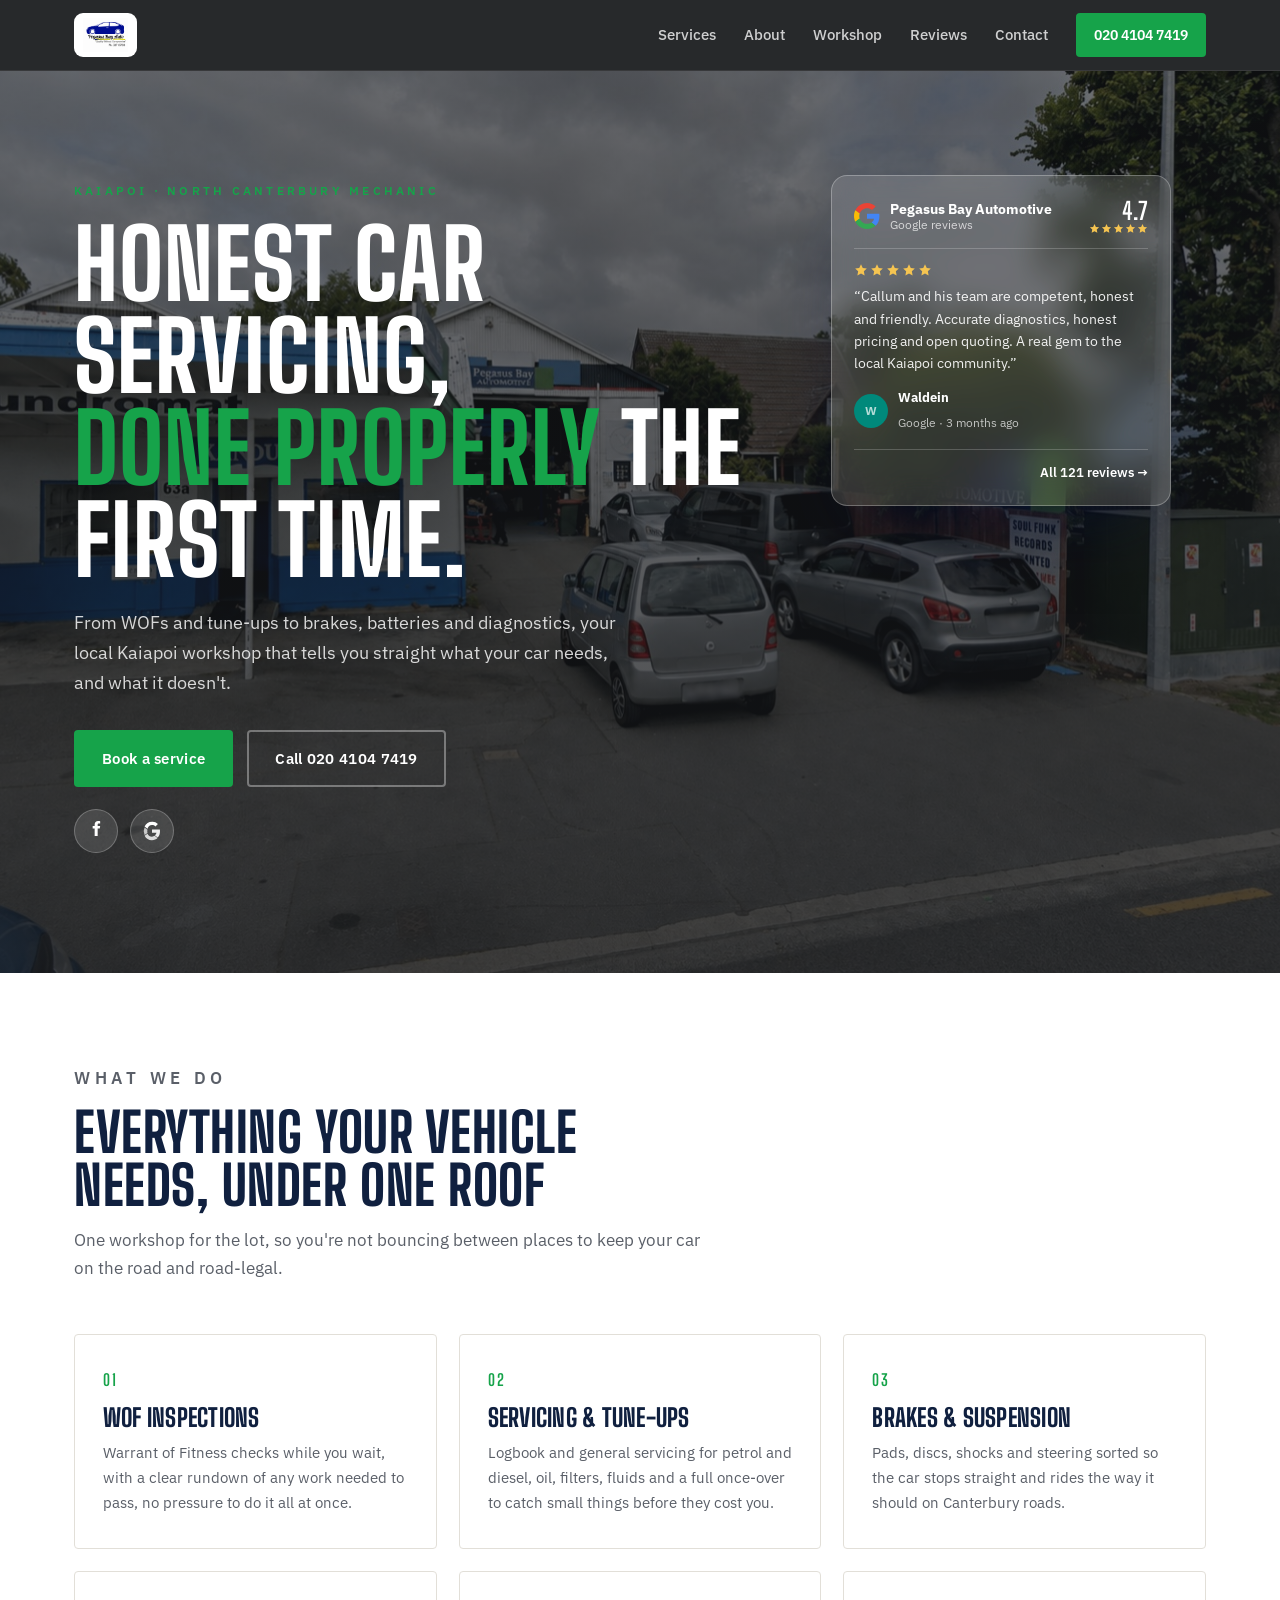
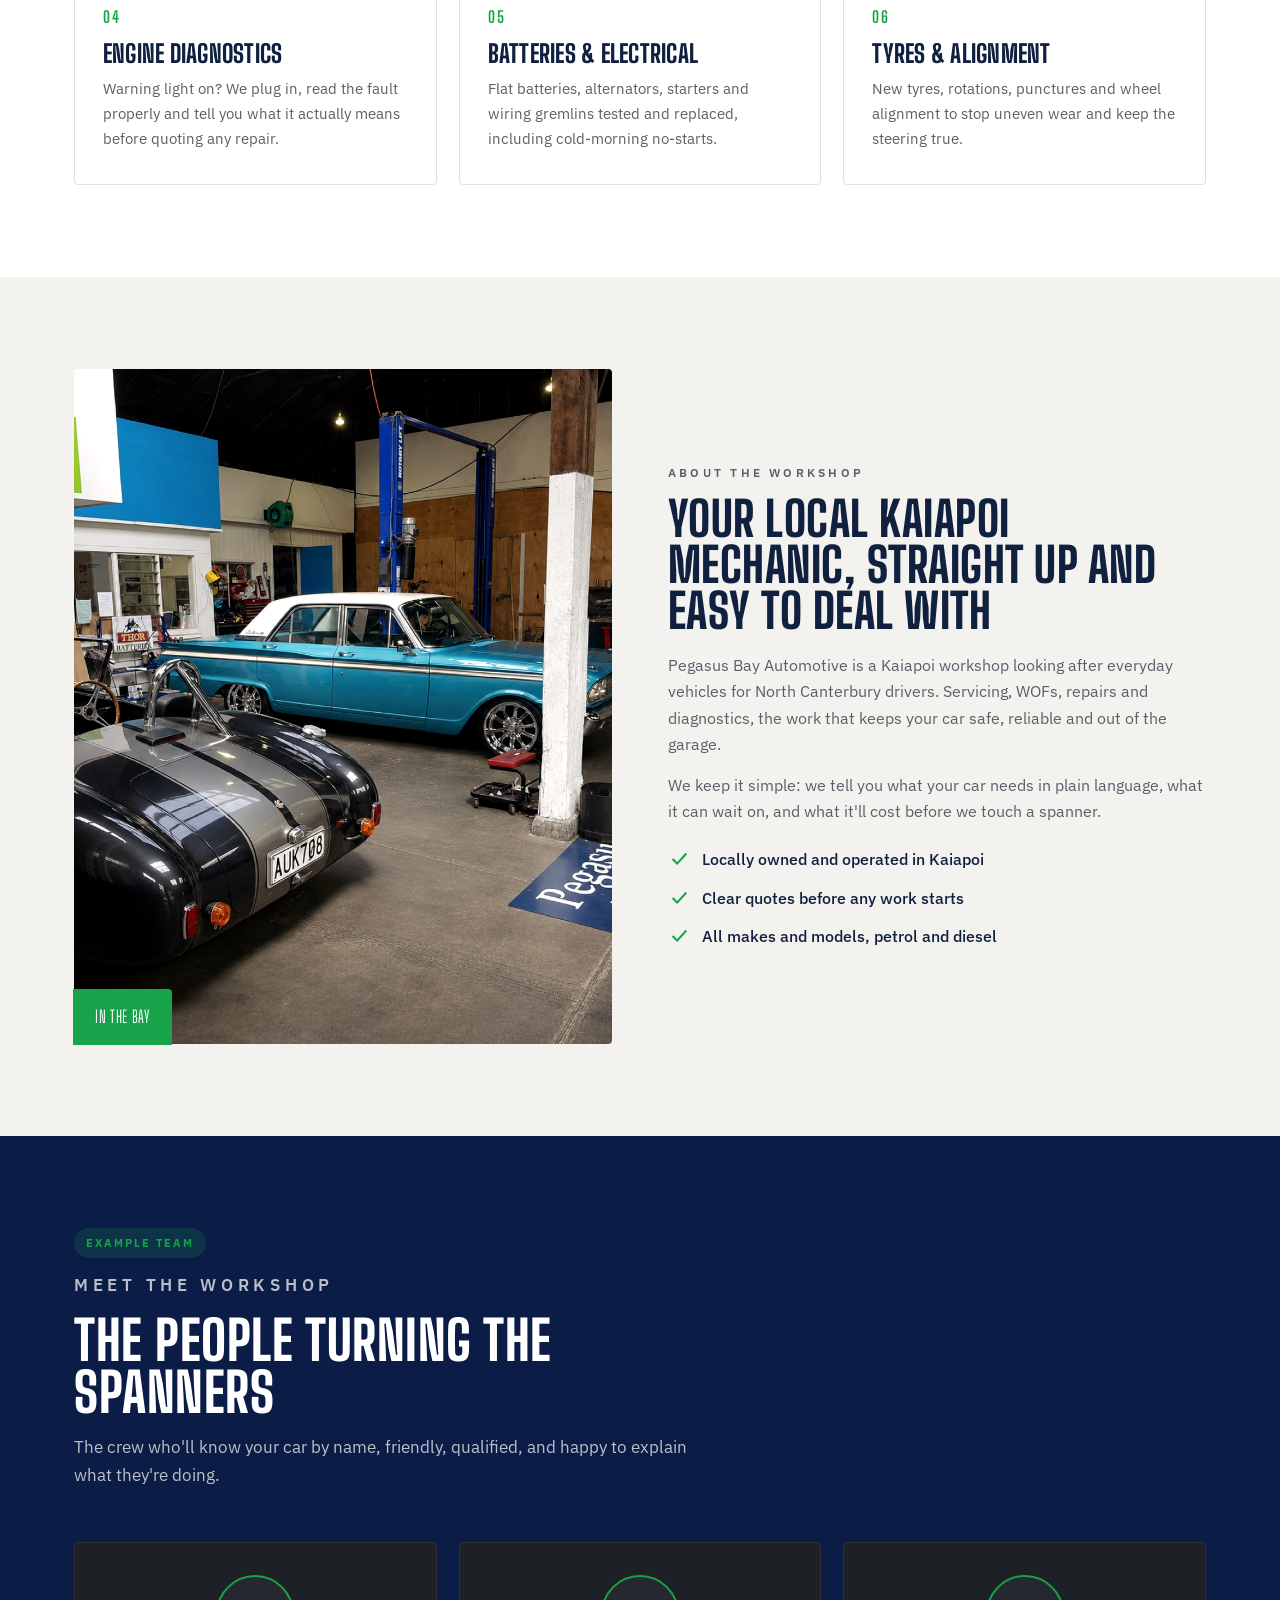
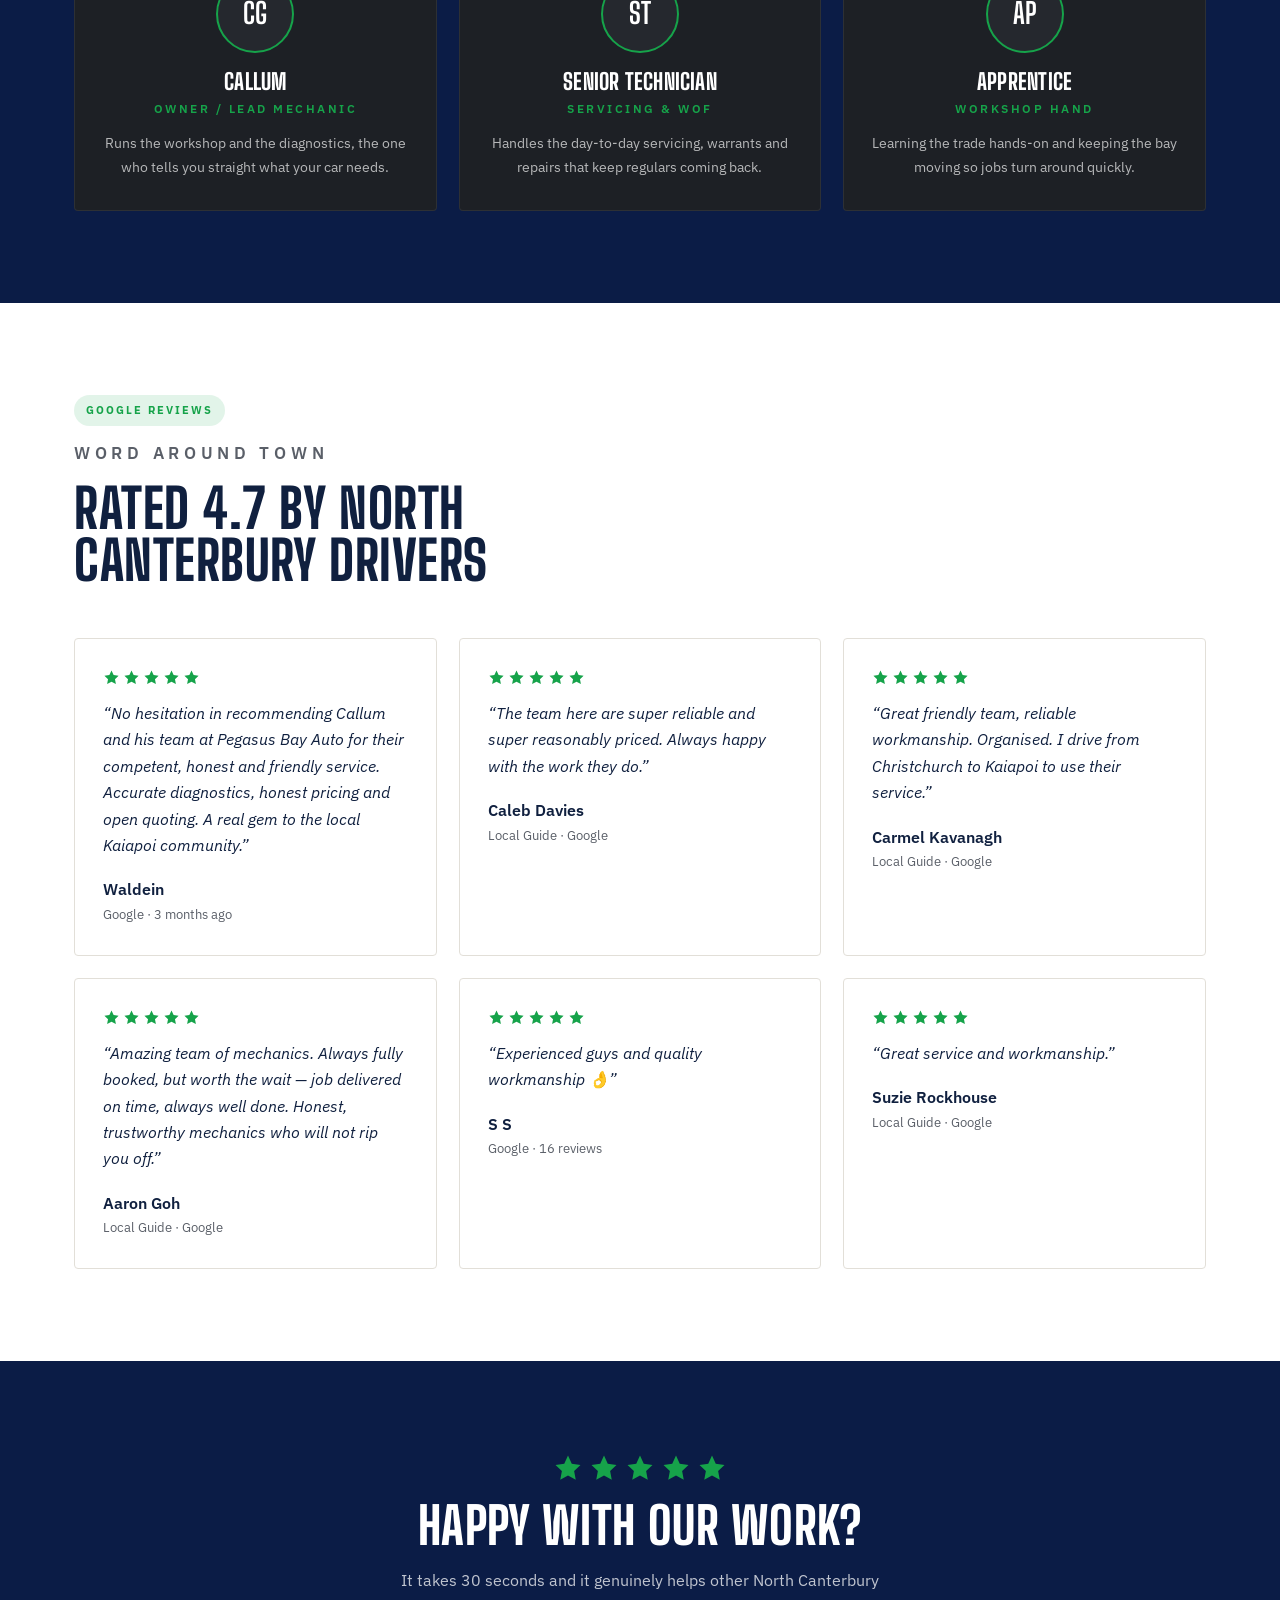
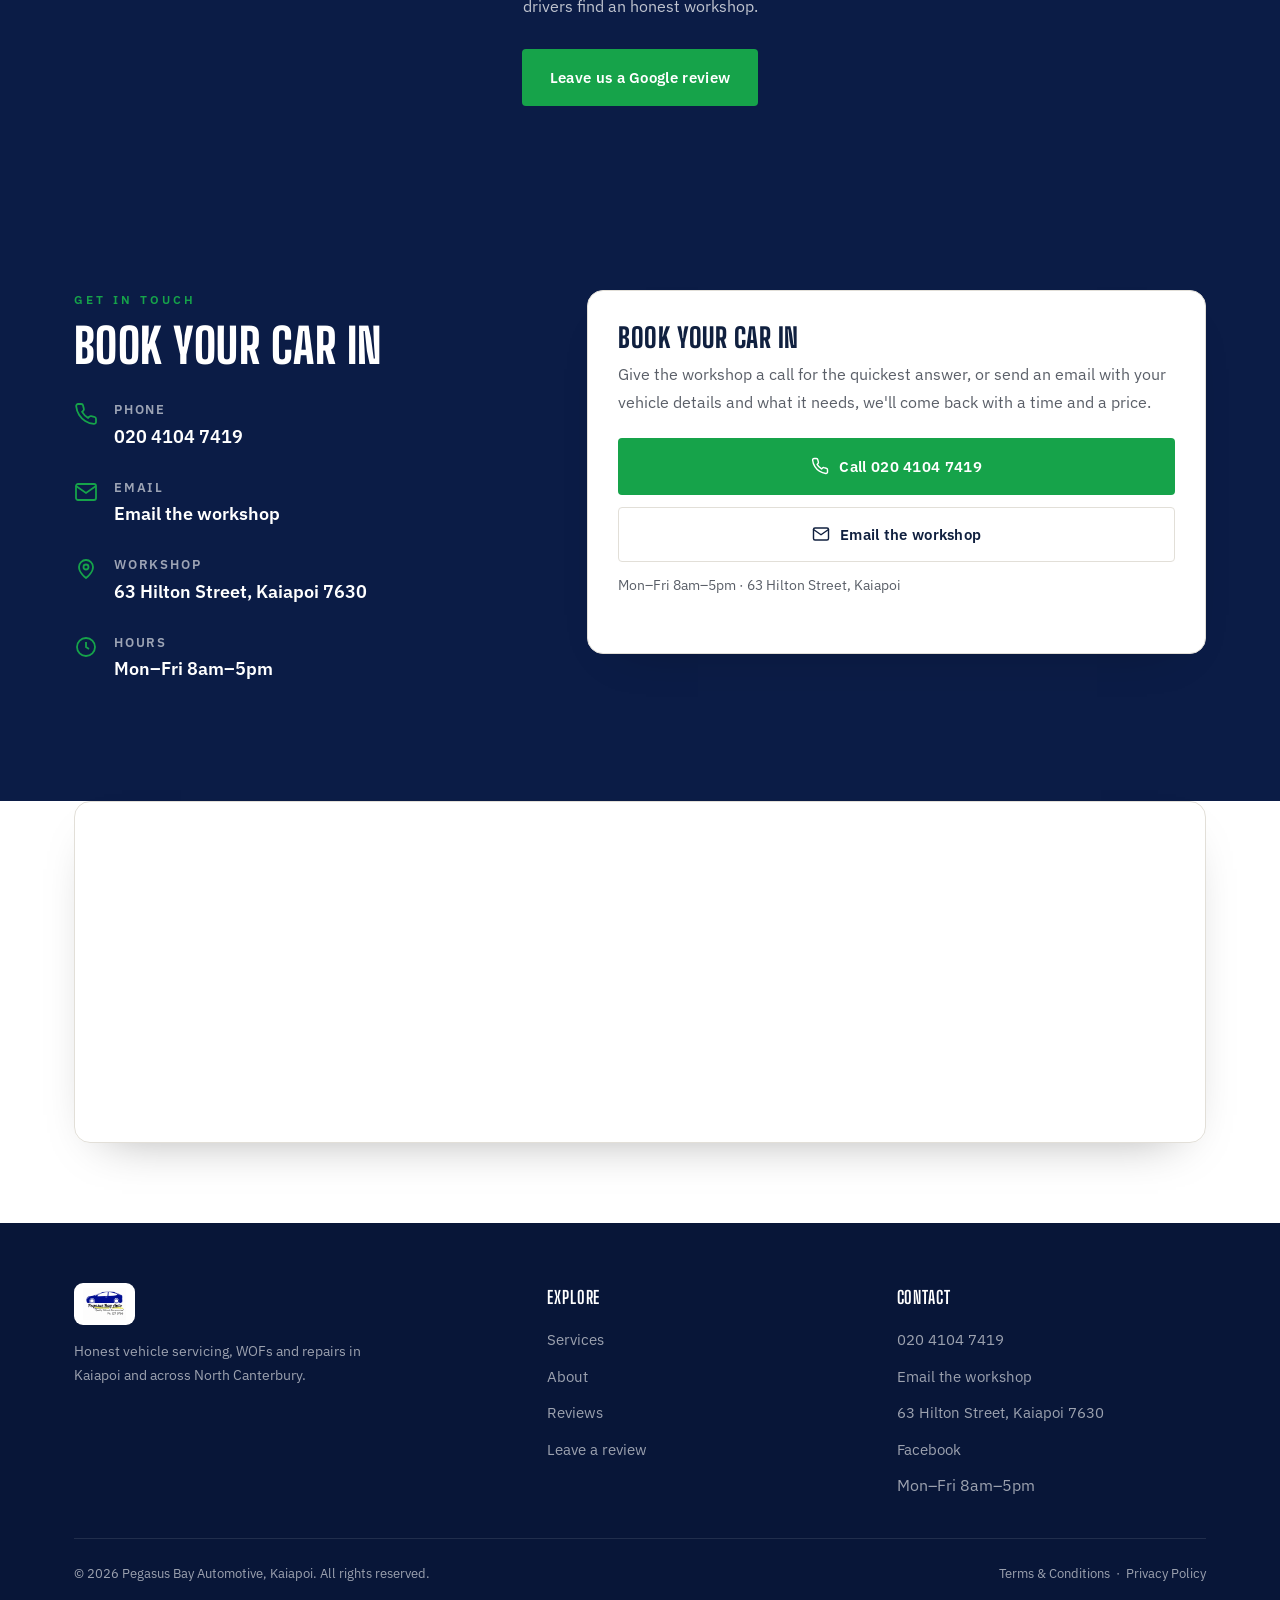
==== commit 35a784cd: "Apply new build prompt: drop trust strip and hero stat band, SVG stars, Gmail compose, no em-dashes " ====
--- a/index.html
+++ b/index.html
@@ -4,12 +4,12 @@
 <meta charset="UTF-8" />
 <meta name="viewport" content="width=device-width, initial-scale=1.0" />
 <title>Pegasus Bay Automotive | Mechanic, Kaiapoi</title>
-<meta name="description" content="Honest, no-surprises vehicle servicing, WOF inspections and repairs in Kaiapoi and across North Canterbury. Call Pegasus Bay Automotive — 4.7 stars from 120 local reviews." />
-<link rel="icon" href="data:image/svg+xml,<svg xmlns='http://www.w3.org/2000/svg' viewBox='0 0 100 100'><rect width='100' height='100' rx='14' fill='%23ff5c1a'/><text x='50' y='72' font-size='62' font-family='Arial' font-weight='bold' fill='white' text-anchor='middle'>P</text></svg>" />
+<meta name="description" content="Honest, no-surprises vehicle servicing, WOF inspections and repairs in Kaiapoi and across North Canterbury. Call Pegasus Bay Automotive, 4.7 stars from 120 local reviews." />
+<link rel="icon" href="data:image/svg+xml,<svg xmlns='http://www.w3.org/2000/svg' viewBox='0 0 100 100'><rect width='100' height='100' rx='14' fill='%230b1c46'/><text x='50' y='72' font-size='62' font-family='Arial' font-weight='bold' fill='%2316a34a' text-anchor='middle'>P</text></svg>" />
 <meta property="og:title" content="Pegasus Bay Automotive | Mechanic, Kaiapoi" />
 <meta property="og:description" content="Honest vehicle servicing, WOFs and repairs in Kaiapoi and North Canterbury." />
 <meta property="og:type" content="website" />
-<meta property="og:image" content="https://images.unsplash.com/photo-1486006920555-c77dcf18193c?auto=format&fit=crop&w=1200&q=80" />
+<meta property="og:image" content="https://pegasus-bay-automotive-demo.vercel.app/img/storefront.jpg" />
 <link rel="preconnect" href="https://fonts.googleapis.com" />
 <link rel="preconnect" href="https://fonts.gstatic.com" crossorigin />
 <link href="https://fonts.googleapis.com/css2?family=Big+Shoulders+Display:wght@600;700;800&family=IBM+Plex+Sans:wght@400;500;600;700&display=swap" rel="stylesheet" />
@@ -17,15 +17,12 @@
 </head>
 <body>
 
-<div id="intro"><div class="il"><div class="mark">P</div><b>Pegasus&nbsp;Bay</b></div></div>
+<div id="intro"><div class="il"><img class="intro-logo" src="img/logo.png" alt="Pegasus Bay Auto"></div></div>
 
 <!-- NAV -->
 <nav class="nav">
   <div class="wrap">
-    <a class="brand" href="index.html">
-      <span class="mark">P</span>
-      <span><b>Pegasus Bay</b><span>Automotive</span></span>
-    </a>
+    <a class="brand" href="index.html"><img class="brand-logo" src="img/logo.png" alt="Pegasus Bay Auto"></a>
     <div class="nav-links">
       <a class="link" href="#services">Services</a>
       <a class="link" href="#about">About</a>
@@ -34,67 +31,56 @@
       <a class="link" href="#contact">Contact</a>
       <a class="nav-cta" href="tel:+642041047419">020 4104 7419</a>
     </div>
-    <button class="nav-toggle" aria-label="Menu">☰</button>
+    <button class="nav-toggle" aria-label="Menu"><svg viewBox="0 0 24 24" fill="none" stroke="currentColor" stroke-width="2" stroke-linecap="round" aria-hidden="true"><path d="M3 6h18M3 12h18M3 18h18"/></svg></button>
   </div>
 </nav>
 
 <!-- HERO -->
 <header class="hero">
   <div class="hero-slides">
-    <div class="hero-slide active" style="background-image:url('https://images.unsplash.com/photo-1486006920555-c77dcf18193c?auto=format&fit=crop&w=1900&q=80')"></div>
-    <div class="hero-slide" style="background-image:url('https://images.unsplash.com/photo-1530046339160-ce3e530c7d2f?auto=format&fit=crop&w=1900&q=80')"></div>
-    <div class="hero-slide" style="background-image:url('https://images.unsplash.com/photo-1487754180451-c456f719a1fc?auto=format&fit=crop&w=1900&q=80')"></div>
+    <div class="hero-slide active" style="background-image:url('img/storefront.jpg')"></div>
+    <div class="hero-slide" style="background-image:url('img/workshop-bays.jpg')"></div>
+    <div class="hero-slide" style="background-image:url('img/engine-work.jpg')"></div>
   </div>
   <div class="wrap">
     <div class="hero-inner reveal">
       <p class="eyebrow">Kaiapoi &middot; North Canterbury Mechanic</p>
       <h1>Honest car servicing,<br /><span class="hl">done properly</span> the first time.</h1>
-      <p class="lede">From WOFs and tune-ups to brakes, batteries and diagnostics — your local Kaiapoi workshop that tells you straight what your car needs, and what it doesn't.</p>
+      <p class="lede">From WOFs and tune-ups to brakes, batteries and diagnostics, your local Kaiapoi workshop that tells you straight what your car needs, and what it doesn't.</p>
       <div class="hero-cta">
         <a class="btn btn-primary" href="#contact">Book a service</a>
         <a class="btn btn-ghost" href="tel:+642041047419">Call 020 4104 7419</a>
       </div>
-      <div class="hero-meta">
-        <div class="item"><b>4.7★</b><span>120 Google reviews</span></div>
-        <div class="item"><b>WOF</b><span>Inspections on site</span></div>
-        <div class="item"><b>All makes</b><span>Petrol &amp; diesel</span></div>
-      </div>
-    </div>
+      <div class="hero-social">
+        <a href="https://www.facebook.com/pegasusbayauto/" target="_blank" rel="noopener" aria-label="Pegasus Bay Auto on Facebook"><svg viewBox="0 0 24 24" fill="currentColor"><path d="M14 9h2.5l.5-3H14V4.4c0-.9.3-1.5 1.7-1.5H17V.2C16.6.1 15.6 0 14.5 0 12 0 10.4 1.5 10.4 4.1V6H8v3h2.4v9H14V9z"/></svg></a>
+        <a href="https://www.google.com/search?q=pegasus-bay-automotive&rlz=1C5CHFA_enNZ1045NZ1045#lrd=0x6d3191f336739bed:0xab48ce9cc677f8ab,3,,,,&topic=mid:ePS91KjoiDk" target="_blank" rel="noopener" aria-label="Pegasus Bay Auto on Google"><svg viewBox="0 0 24 24"><path fill="#fff" d="M12 4.9c1.6 0 3 .6 4.1 1.6l3-3A9.6 9.6 0 0 0 12 1 10 10 0 0 0 3.1 6.6l3.5 2.7A6 6 0 0 1 12 4.9z"/><path fill="#fff" d="M21.6 12.2c0-.7-.1-1.3-.2-2H12v3.9h5.4a4.6 4.6 0 0 1-2 3l3.4 2.6c2-1.8 2.8-4.5 2.8-7.5z" opacity=".9"/><path fill="#fff" d="M6.6 14.3a6 6 0 0 1 0-3.8L3.1 7.8a10 10 0 0 0 0 8.9l3.5-2.4z" opacity=".7"/><path fill="#fff" d="M12 23c2.7 0 5-1 6.6-2.6l-3.4-2.6c-.9.6-2 1-3.2 1a6 6 0 0 1-5.4-3.5l-3.5 2.4A10 10 0 0 0 12 23z" opacity=".8"/></svg></a>
+      </div>
+          <div class="hero-review">
+        <div class="hgw-card" aria-label="Google reviews">
+          <div class="hgw-head"><svg class="hgw-g" viewBox="0 0 48 48"><path fill="#EA4335" d="M24 9.5c3.54 0 6.71 1.22 9.21 3.6l6.85-6.85C35.9 2.38 30.47 0 24 0 14.62 0 6.51 5.38 2.56 13.22l7.98 6.19C12.43 13.72 17.74 9.5 24 9.5z"/><path fill="#4285F4" d="M46.98 24.55c0-1.57-.15-3.09-.38-4.55H24v9.02h12.94c-.58 2.96-2.26 5.48-4.78 7.18l7.73 6c4.51-4.18 7.09-10.36 7.09-17.65z"/><path fill="#FBBC05" d="M10.53 28.59c-.48-1.45-.76-2.99-.76-4.59s.27-3.14.76-4.59l-7.98-6.19C.92 16.46 0 20.12 0 24c0 3.88.92 7.54 2.56 10.78l7.97-6.19z"/><path fill="#34A853" d="M24 48c6.48 0 11.93-2.13 15.89-5.81l-7.73-6c-2.18 1.48-4.97 2.31-8.16 2.31-6.26 0-11.57-4.22-13.47-9.91l-7.98 6.19C6.51 42.62 14.62 48 24 48z"/></svg><div class="hgw-t">Pegasus Bay Automotive<span>Google reviews</span></div><div class="hgw-sc"><b>4.7</b><i><svg viewBox="0 0 24 24" fill="currentColor" aria-hidden="true"><path d="m12 2 3 6.6 7 .9-5.1 4.8 1.3 7L12 18l-6.2 3.3 1.3-7L2 9.5l7-.9z"/></svg><svg viewBox="0 0 24 24" fill="currentColor" aria-hidden="true"><path d="m12 2 3 6.6 7 .9-5.1 4.8 1.3 7L12 18l-6.2 3.3 1.3-7L2 9.5l7-.9z"/></svg><svg viewBox="0 0 24 24" fill="currentColor" aria-hidden="true"><path d="m12 2 3 6.6 7 .9-5.1 4.8 1.3 7L12 18l-6.2 3.3 1.3-7L2 9.5l7-.9z"/></svg><svg viewBox="0 0 24 24" fill="currentColor" aria-hidden="true"><path d="m12 2 3 6.6 7 .9-5.1 4.8 1.3 7L12 18l-6.2 3.3 1.3-7L2 9.5l7-.9z"/></svg><svg viewBox="0 0 24 24" fill="currentColor" aria-hidden="true"><path d="m12 2 3 6.6 7 .9-5.1 4.8 1.3 7L12 18l-6.2 3.3 1.3-7L2 9.5l7-.9z"/></svg></i></div></div>
+          <div class="hgw-slides" id="gwSlides"><div class="hgw-slide active"><div class="hgw-st"><svg viewBox="0 0 24 24" fill="currentColor" aria-hidden="true"><path d="m12 2 3 6.6 7 .9-5.1 4.8 1.3 7L12 18l-6.2 3.3 1.3-7L2 9.5l7-.9z"/></svg><svg viewBox="0 0 24 24" fill="currentColor" aria-hidden="true"><path d="m12 2 3 6.6 7 .9-5.1 4.8 1.3 7L12 18l-6.2 3.3 1.3-7L2 9.5l7-.9z"/></svg><svg viewBox="0 0 24 24" fill="currentColor" aria-hidden="true"><path d="m12 2 3 6.6 7 .9-5.1 4.8 1.3 7L12 18l-6.2 3.3 1.3-7L2 9.5l7-.9z"/></svg><svg viewBox="0 0 24 24" fill="currentColor" aria-hidden="true"><path d="m12 2 3 6.6 7 .9-5.1 4.8 1.3 7L12 18l-6.2 3.3 1.3-7L2 9.5l7-.9z"/></svg><svg viewBox="0 0 24 24" fill="currentColor" aria-hidden="true"><path d="m12 2 3 6.6 7 .9-5.1 4.8 1.3 7L12 18l-6.2 3.3 1.3-7L2 9.5l7-.9z"/></svg></div><p class="hgw-q">“Callum and his team are competent, honest and friendly. Accurate diagnostics, honest pricing and open quoting. A real gem to the local Kaiapoi community.”</p><div class="hgw-au"><span class="hgw-av" style="background:#00897b">W</span><div><b>Waldein</b><span>Google · 3 months ago</span></div></div></div><div class="hgw-slide"><div class="hgw-st"><svg viewBox="0 0 24 24" fill="currentColor" aria-hidden="true"><path d="m12 2 3 6.6 7 .9-5.1 4.8 1.3 7L12 18l-6.2 3.3 1.3-7L2 9.5l7-.9z"/></svg><svg viewBox="0 0 24 24" fill="currentColor" aria-hidden="true"><path d="m12 2 3 6.6 7 .9-5.1 4.8 1.3 7L12 18l-6.2 3.3 1.3-7L2 9.5l7-.9z"/></svg><svg viewBox="0 0 24 24" fill="currentColor" aria-hidden="true"><path d="m12 2 3 6.6 7 .9-5.1 4.8 1.3 7L12 18l-6.2 3.3 1.3-7L2 9.5l7-.9z"/></svg><svg viewBox="0 0 24 24" fill="currentColor" aria-hidden="true"><path d="m12 2 3 6.6 7 .9-5.1 4.8 1.3 7L12 18l-6.2 3.3 1.3-7L2 9.5l7-.9z"/></svg><svg viewBox="0 0 24 24" fill="currentColor" aria-hidden="true"><path d="m12 2 3 6.6 7 .9-5.1 4.8 1.3 7L12 18l-6.2 3.3 1.3-7L2 9.5l7-.9z"/></svg></div><p class="hgw-q">“The team here are super reliable and super reasonably priced. Always happy with the work they do.”</p><div class="hgw-au"><span class="hgw-av" style="background:#3949ab">C</span><div><b>Caleb Davies</b><span>Local Guide · Google</span></div></div></div><div class="hgw-slide"><div class="hgw-st"><svg viewBox="0 0 24 24" fill="currentColor" aria-hidden="true"><path d="m12 2 3 6.6 7 .9-5.1 4.8 1.3 7L12 18l-6.2 3.3 1.3-7L2 9.5l7-.9z"/></svg><svg viewBox="0 0 24 24" fill="currentColor" aria-hidden="true"><path d="m12 2 3 6.6 7 .9-5.1 4.8 1.3 7L12 18l-6.2 3.3 1.3-7L2 9.5l7-.9z"/></svg><svg viewBox="0 0 24 24" fill="currentColor" aria-hidden="true"><path d="m12 2 3 6.6 7 .9-5.1 4.8 1.3 7L12 18l-6.2 3.3 1.3-7L2 9.5l7-.9z"/></svg><svg viewBox="0 0 24 24" fill="currentColor" aria-hidden="true"><path d="m12 2 3 6.6 7 .9-5.1 4.8 1.3 7L12 18l-6.2 3.3 1.3-7L2 9.5l7-.9z"/></svg><svg viewBox="0 0 24 24" fill="currentColor" aria-hidden="true"><path d="m12 2 3 6.6 7 .9-5.1 4.8 1.3 7L12 18l-6.2 3.3 1.3-7L2 9.5l7-.9z"/></svg></div><p class="hgw-q">“Great friendly team, reliable workmanship. I drive from Christchurch to Kaiapoi to use their service.”</p><div class="hgw-au"><span class="hgw-av" style="background:#8e24aa">C</span><div><b>Carmel Kavanagh</b><span>Local Guide · Google</span></div></div></div><div class="hgw-slide"><div class="hgw-st"><svg viewBox="0 0 24 24" fill="currentColor" aria-hidden="true"><path d="m12 2 3 6.6 7 .9-5.1 4.8 1.3 7L12 18l-6.2 3.3 1.3-7L2 9.5l7-.9z"/></svg><svg viewBox="0 0 24 24" fill="currentColor" aria-hidden="true"><path d="m12 2 3 6.6 7 .9-5.1 4.8 1.3 7L12 18l-6.2 3.3 1.3-7L2 9.5l7-.9z"/></svg><svg viewBox="0 0 24 24" fill="currentColor" aria-hidden="true"><path d="m12 2 3 6.6 7 .9-5.1 4.8 1.3 7L12 18l-6.2 3.3 1.3-7L2 9.5l7-.9z"/></svg><svg viewBox="0 0 24 24" fill="currentColor" aria-hidden="true"><path d="m12 2 3 6.6 7 .9-5.1 4.8 1.3 7L12 18l-6.2 3.3 1.3-7L2 9.5l7-.9z"/></svg><svg viewBox="0 0 24 24" fill="currentColor" aria-hidden="true"><path d="m12 2 3 6.6 7 .9-5.1 4.8 1.3 7L12 18l-6.2 3.3 1.3-7L2 9.5l7-.9z"/></svg></div><p class="hgw-q">“Amazing team of mechanics. Job delivered on time, always well done. Honest, trustworthy mechanics who will not rip you off.”</p><div class="hgw-au"><span class="hgw-av" style="background:#43a047">A</span><div><b>Aaron Goh</b><span>Local Guide · Google</span></div></div></div></div>
+          <div class="hgw-foot"><div class="hgw-dots" id="gwDots" aria-hidden="true"></div><a class="hgw-more" href="https://www.google.com/search?q=pegasus-bay-automotive&rlz=1C5CHFA_enNZ1045NZ1045#lrd=0x6d3191f336739bed:0xab48ce9cc677f8ab,3,,,,&topic=mid:ePS91KjoiDk" target="_blank" rel="noopener">All 121 reviews →</a></div>
+        </div>
+      </div>
+</div>
   </div>
 </header>
 
 <!-- TRUST STRIP -->
-<section class="trust" style="padding:0">
-  <div class="grid">
-    <div class="cell">
-      <svg class="ic" width="30" height="30" fill="none" stroke="currentColor" stroke-width="1.8" viewBox="0 0 24 24"><path d="M12 21s-7-5.3-7-11a7 7 0 0 1 14 0c0 5.7-7 11-7 11z"/><circle cx="12" cy="10" r="2.5"/></svg>
-      <div><h4>Local to Kaiapoi</h4><p>Right here in town, looking after North Canterbury drivers from Rangiora to Pegasus.</p></div>
-    </div>
-    <div class="cell">
-      <svg class="ic" width="30" height="30" fill="none" stroke="currentColor" stroke-width="1.8" viewBox="0 0 24 24"><circle cx="12" cy="12" r="9"/><path d="M12 7v5l3 2"/></svg>
-      <div><h4>Quotes up front</h4><p>You hear the price before we start. No mystery charges added at pick-up.</p></div>
-    </div>
-    <div class="cell">
-      <svg class="ic" width="30" height="30" fill="none" stroke="currentColor" stroke-width="1.8" viewBox="0 0 24 24"><path d="m9 11 3 3L22 4"/><path d="M21 12v7a2 2 0 0 1-2 2H5a2 2 0 0 1-2-2V5a2 2 0 0 1 2-2h11"/></svg>
-      <div><h4>Workmanship you can trust</h4><p>Every job checked over before it leaves the bay. 4.7 stars from 120 locals says it.</p></div>
-    </div>
-  </div>
-</section>
-
 <!-- SERVICES -->
 <section id="services">
   <div class="wrap">
     <div class="sec-head reveal">
       <p class="eyebrow">What we do</p>
       <h2>Everything your vehicle needs, under one roof</h2>
-      <p>One workshop for the lot — so you're not bouncing between places to keep your car on the road and road-legal.</p>
+      <p>One workshop for the lot, so you're not bouncing between places to keep your car on the road and road-legal.</p>
     </div>
     <div class="cards">
-      <div class="card reveal"><div class="num">01</div><h3>WOF Inspections</h3><p>Warrant of Fitness checks while you wait, with a clear rundown of any work needed to pass — no pressure to do it all at once.</p></div>
-      <div class="card reveal"><div class="num">02</div><h3>Servicing &amp; Tune-ups</h3><p>Logbook and general servicing for petrol and diesel — oil, filters, fluids and a full once-over to catch small things before they cost you.</p></div>
+      <div class="card reveal"><div class="num">01</div><h3>WOF Inspections</h3><p>Warrant of Fitness checks while you wait, with a clear rundown of any work needed to pass, no pressure to do it all at once.</p></div>
+      <div class="card reveal"><div class="num">02</div><h3>Servicing &amp; Tune-ups</h3><p>Logbook and general servicing for petrol and diesel, oil, filters, fluids and a full once-over to catch small things before they cost you.</p></div>
       <div class="card reveal"><div class="num">03</div><h3>Brakes &amp; Suspension</h3><p>Pads, discs, shocks and steering sorted so the car stops straight and rides the way it should on Canterbury roads.</p></div>
       <div class="card reveal"><div class="num">04</div><h3>Engine Diagnostics</h3><p>Warning light on? We plug in, read the fault properly and tell you what it actually means before quoting any repair.</p></div>
-      <div class="card reveal"><div class="num">05</div><h3>Batteries &amp; Electrical</h3><p>Flat batteries, alternators, starters and wiring gremlins tested and replaced — including cold-morning no-starts.</p></div>
+      <div class="card reveal"><div class="num">05</div><h3>Batteries &amp; Electrical</h3><p>Flat batteries, alternators, starters and wiring gremlins tested and replaced, including cold-morning no-starts.</p></div>
       <div class="card reveal"><div class="num">06</div><h3>Tyres &amp; Alignment</h3><p>New tyres, rotations, punctures and wheel alignment to stop uneven wear and keep the steering true.</p></div>
     </div>
   </div>
@@ -105,13 +91,13 @@
   <div class="wrap">
     <div class="split">
       <div class="about-img reveal">
-        <img src="https://images.unsplash.com/photo-1619642751034-765dfdf7c58e?auto=format&fit=crop&w=900&q=80" alt="Mechanic working underneath a vehicle on a hoist in the workshop" loading="lazy" width="900" height="675" />
+        <img src="img/classic-cars.jpg" alt="Cars in for service at the Pegasus Bay Auto workshop in Kaiapoi" loading="lazy" width="900" height="675" />
         <span class="tag">In the bay</span>
       </div>
       <div class="about-copy reveal">
         <p class="eyebrow">About the workshop</p>
-        <h2 style="font-size:clamp(2rem,4.5vw,3rem);margin:14px 0 18px">Your local Kaiapoi mechanic — straight up and easy to deal with</h2>
-        <p>Pegasus Bay Automotive is a Kaiapoi workshop looking after everyday vehicles for North Canterbury drivers. Servicing, WOFs, repairs and diagnostics — the work that keeps your car safe, reliable and out of the garage.</p>
+        <h2 style="font-size:clamp(2rem,4.5vw,3rem);margin:14px 0 18px">Your local Kaiapoi mechanic, straight up and easy to deal with</h2>
+        <p>Pegasus Bay Automotive is a Kaiapoi workshop looking after everyday vehicles for North Canterbury drivers. Servicing, WOFs, repairs and diagnostics, the work that keeps your car safe, reliable and out of the garage.</p>
         <p>We keep it simple: we tell you what your car needs in plain language, what it can wait on, and what it'll cost before we touch a spanner.</p>
         <ul class="checklist">
           <li><svg class="tick" width="22" height="22" fill="none" stroke="currentColor" stroke-width="2.2" viewBox="0 0 24 24"><path d="m5 12 5 5L20 6"/></svg> Locally owned and operated in Kaiapoi</li>
@@ -130,10 +116,10 @@
       <span class="badge">Example team</span>
       <p class="eyebrow">Meet the workshop</p>
       <h2>The people turning the spanners</h2>
-      <p>The crew who'll know your car by name — friendly, qualified, and happy to explain what they're doing.</p>
+      <p>The crew who'll know your car by name, friendly, qualified, and happy to explain what they're doing.</p>
     </div>
     <div class="crew">
-      <div class="crew-card reveal"><div class="avatar">CG</div><h3>Callum</h3><div class="role">Owner / Lead Mechanic</div><p>Runs the workshop and the diagnostics — the one who tells you straight what your car needs.</p></div>
+      <div class="crew-card reveal"><div class="avatar">CG</div><h3>Callum</h3><div class="role">Owner / Lead Mechanic</div><p>Runs the workshop and the diagnostics, the one who tells you straight what your car needs.</p></div>
       <div class="crew-card reveal"><div class="avatar">ST</div><h3>Senior Technician</h3><div class="role">Servicing &amp; WOF</div><p>Handles the day-to-day servicing, warrants and repairs that keep regulars coming back.</p></div>
       <div class="crew-card reveal"><div class="avatar">AP</div><h3>Apprentice</h3><div class="role">Workshop Hand</div><p>Learning the trade hands-on and keeping the bay moving so jobs turn around quickly.</p></div>
     </div>
@@ -144,14 +130,17 @@
 <section id="reviews">
   <div class="wrap">
     <div class="sec-head reveal">
-      <span class="badge">Example reviews</span>
+      <span class="badge">Google reviews</span>
       <p class="eyebrow">Word around town</p>
-      <h2>North Canterbury drivers rate us</h2>
-    </div>
-    <div class="reviews">
-      <div class="review reveal"><div class="stars">★★★★★</div><p>"Booked in for a WOF and they found a worn brake line, showed me exactly what it was and fixed it same day. Honest crew — won't take my cars anywhere else."</p><div class="who">Dave M.<span>Kaiapoi</span></div></div>
-      <div class="review reveal"><div class="stars">★★★★★</div><p>"Car was making a noise nobody else could pin down. Callum plugged it in, found the fault and sorted it without the runaround. Fair price too."</p><div class="who">Steph R.<span>Rangiora</span></div></div>
-      <div class="review reveal"><div class="stars">★★★★★</div><p>"Quoted me before they started and the bill matched to the dollar. Friendly, quick, and they don't try to sell you stuff you don't need."</p><div class="who">Hemi T.<span>Woodend</span></div></div>
+      <h2>Rated 4.7 by North Canterbury drivers</h2>
+    </div>
+    <div class="reviews" style="margin-top:28px">
+      <div class="review reveal"><div class="stars"><svg viewBox="0 0 24 24" fill="currentColor" aria-hidden="true"><path d="m12 2 3 6.6 7 .9-5.1 4.8 1.3 7L12 18l-6.2 3.3 1.3-7L2 9.5l7-.9z"/></svg><svg viewBox="0 0 24 24" fill="currentColor" aria-hidden="true"><path d="m12 2 3 6.6 7 .9-5.1 4.8 1.3 7L12 18l-6.2 3.3 1.3-7L2 9.5l7-.9z"/></svg><svg viewBox="0 0 24 24" fill="currentColor" aria-hidden="true"><path d="m12 2 3 6.6 7 .9-5.1 4.8 1.3 7L12 18l-6.2 3.3 1.3-7L2 9.5l7-.9z"/></svg><svg viewBox="0 0 24 24" fill="currentColor" aria-hidden="true"><path d="m12 2 3 6.6 7 .9-5.1 4.8 1.3 7L12 18l-6.2 3.3 1.3-7L2 9.5l7-.9z"/></svg><svg viewBox="0 0 24 24" fill="currentColor" aria-hidden="true"><path d="m12 2 3 6.6 7 .9-5.1 4.8 1.3 7L12 18l-6.2 3.3 1.3-7L2 9.5l7-.9z"/></svg></div><p>“No hesitation in recommending Callum and his team at Pegasus Bay Auto for their competent, honest and friendly service. Accurate diagnostics, honest pricing and open quoting. A real gem to the local Kaiapoi community.”</p><div class="who">Waldein<span>Google · 3 months ago</span></div></div>
+      <div class="review reveal"><div class="stars"><svg viewBox="0 0 24 24" fill="currentColor" aria-hidden="true"><path d="m12 2 3 6.6 7 .9-5.1 4.8 1.3 7L12 18l-6.2 3.3 1.3-7L2 9.5l7-.9z"/></svg><svg viewBox="0 0 24 24" fill="currentColor" aria-hidden="true"><path d="m12 2 3 6.6 7 .9-5.1 4.8 1.3 7L12 18l-6.2 3.3 1.3-7L2 9.5l7-.9z"/></svg><svg viewBox="0 0 24 24" fill="currentColor" aria-hidden="true"><path d="m12 2 3 6.6 7 .9-5.1 4.8 1.3 7L12 18l-6.2 3.3 1.3-7L2 9.5l7-.9z"/></svg><svg viewBox="0 0 24 24" fill="currentColor" aria-hidden="true"><path d="m12 2 3 6.6 7 .9-5.1 4.8 1.3 7L12 18l-6.2 3.3 1.3-7L2 9.5l7-.9z"/></svg><svg viewBox="0 0 24 24" fill="currentColor" aria-hidden="true"><path d="m12 2 3 6.6 7 .9-5.1 4.8 1.3 7L12 18l-6.2 3.3 1.3-7L2 9.5l7-.9z"/></svg></div><p>“The team here are super reliable and super reasonably priced. Always happy with the work they do.”</p><div class="who">Caleb Davies<span>Local Guide · Google</span></div></div>
+      <div class="review reveal"><div class="stars"><svg viewBox="0 0 24 24" fill="currentColor" aria-hidden="true"><path d="m12 2 3 6.6 7 .9-5.1 4.8 1.3 7L12 18l-6.2 3.3 1.3-7L2 9.5l7-.9z"/></svg><svg viewBox="0 0 24 24" fill="currentColor" aria-hidden="true"><path d="m12 2 3 6.6 7 .9-5.1 4.8 1.3 7L12 18l-6.2 3.3 1.3-7L2 9.5l7-.9z"/></svg><svg viewBox="0 0 24 24" fill="currentColor" aria-hidden="true"><path d="m12 2 3 6.6 7 .9-5.1 4.8 1.3 7L12 18l-6.2 3.3 1.3-7L2 9.5l7-.9z"/></svg><svg viewBox="0 0 24 24" fill="currentColor" aria-hidden="true"><path d="m12 2 3 6.6 7 .9-5.1 4.8 1.3 7L12 18l-6.2 3.3 1.3-7L2 9.5l7-.9z"/></svg><svg viewBox="0 0 24 24" fill="currentColor" aria-hidden="true"><path d="m12 2 3 6.6 7 .9-5.1 4.8 1.3 7L12 18l-6.2 3.3 1.3-7L2 9.5l7-.9z"/></svg></div><p>“Great friendly team, reliable workmanship. Organised. I drive from Christchurch to Kaiapoi to use their service.”</p><div class="who">Carmel Kavanagh<span>Local Guide · Google</span></div></div>
+      <div class="review reveal"><div class="stars"><svg viewBox="0 0 24 24" fill="currentColor" aria-hidden="true"><path d="m12 2 3 6.6 7 .9-5.1 4.8 1.3 7L12 18l-6.2 3.3 1.3-7L2 9.5l7-.9z"/></svg><svg viewBox="0 0 24 24" fill="currentColor" aria-hidden="true"><path d="m12 2 3 6.6 7 .9-5.1 4.8 1.3 7L12 18l-6.2 3.3 1.3-7L2 9.5l7-.9z"/></svg><svg viewBox="0 0 24 24" fill="currentColor" aria-hidden="true"><path d="m12 2 3 6.6 7 .9-5.1 4.8 1.3 7L12 18l-6.2 3.3 1.3-7L2 9.5l7-.9z"/></svg><svg viewBox="0 0 24 24" fill="currentColor" aria-hidden="true"><path d="m12 2 3 6.6 7 .9-5.1 4.8 1.3 7L12 18l-6.2 3.3 1.3-7L2 9.5l7-.9z"/></svg><svg viewBox="0 0 24 24" fill="currentColor" aria-hidden="true"><path d="m12 2 3 6.6 7 .9-5.1 4.8 1.3 7L12 18l-6.2 3.3 1.3-7L2 9.5l7-.9z"/></svg></div><p>“Amazing team of mechanics. Always fully booked, but worth the wait — job delivered on time, always well done. Honest, trustworthy mechanics who will not rip you off.”</p><div class="who">Aaron Goh<span>Local Guide · Google</span></div></div>
+      <div class="review reveal"><div class="stars"><svg viewBox="0 0 24 24" fill="currentColor" aria-hidden="true"><path d="m12 2 3 6.6 7 .9-5.1 4.8 1.3 7L12 18l-6.2 3.3 1.3-7L2 9.5l7-.9z"/></svg><svg viewBox="0 0 24 24" fill="currentColor" aria-hidden="true"><path d="m12 2 3 6.6 7 .9-5.1 4.8 1.3 7L12 18l-6.2 3.3 1.3-7L2 9.5l7-.9z"/></svg><svg viewBox="0 0 24 24" fill="currentColor" aria-hidden="true"><path d="m12 2 3 6.6 7 .9-5.1 4.8 1.3 7L12 18l-6.2 3.3 1.3-7L2 9.5l7-.9z"/></svg><svg viewBox="0 0 24 24" fill="currentColor" aria-hidden="true"><path d="m12 2 3 6.6 7 .9-5.1 4.8 1.3 7L12 18l-6.2 3.3 1.3-7L2 9.5l7-.9z"/></svg><svg viewBox="0 0 24 24" fill="currentColor" aria-hidden="true"><path d="m12 2 3 6.6 7 .9-5.1 4.8 1.3 7L12 18l-6.2 3.3 1.3-7L2 9.5l7-.9z"/></svg></div><p>“Experienced guys and quality workmanship 👌”</p><div class="who">S S<span>Google · 16 reviews</span></div></div>
+      <div class="review reveal"><div class="stars"><svg viewBox="0 0 24 24" fill="currentColor" aria-hidden="true"><path d="m12 2 3 6.6 7 .9-5.1 4.8 1.3 7L12 18l-6.2 3.3 1.3-7L2 9.5l7-.9z"/></svg><svg viewBox="0 0 24 24" fill="currentColor" aria-hidden="true"><path d="m12 2 3 6.6 7 .9-5.1 4.8 1.3 7L12 18l-6.2 3.3 1.3-7L2 9.5l7-.9z"/></svg><svg viewBox="0 0 24 24" fill="currentColor" aria-hidden="true"><path d="m12 2 3 6.6 7 .9-5.1 4.8 1.3 7L12 18l-6.2 3.3 1.3-7L2 9.5l7-.9z"/></svg><svg viewBox="0 0 24 24" fill="currentColor" aria-hidden="true"><path d="m12 2 3 6.6 7 .9-5.1 4.8 1.3 7L12 18l-6.2 3.3 1.3-7L2 9.5l7-.9z"/></svg><svg viewBox="0 0 24 24" fill="currentColor" aria-hidden="true"><path d="m12 2 3 6.6 7 .9-5.1 4.8 1.3 7L12 18l-6.2 3.3 1.3-7L2 9.5l7-.9z"/></svg></div><p>“Great service and workmanship.”</p><div class="who">Suzie Rockhouse<span>Local Guide · Google</span></div></div>
     </div>
   </div>
 </section>
@@ -159,10 +148,10 @@
 <!-- REVIEW FUNNEL BANNER -->
 <section class="funnel">
   <div class="wrap reveal">
-    <div class="bigstars">★★★★★</div>
+    <div class="bigstars"><svg viewBox="0 0 24 24" fill="currentColor" aria-hidden="true"><path d="m12 2 3 6.6 7 .9-5.1 4.8 1.3 7L12 18l-6.2 3.3 1.3-7L2 9.5l7-.9z"/></svg><svg viewBox="0 0 24 24" fill="currentColor" aria-hidden="true"><path d="m12 2 3 6.6 7 .9-5.1 4.8 1.3 7L12 18l-6.2 3.3 1.3-7L2 9.5l7-.9z"/></svg><svg viewBox="0 0 24 24" fill="currentColor" aria-hidden="true"><path d="m12 2 3 6.6 7 .9-5.1 4.8 1.3 7L12 18l-6.2 3.3 1.3-7L2 9.5l7-.9z"/></svg><svg viewBox="0 0 24 24" fill="currentColor" aria-hidden="true"><path d="m12 2 3 6.6 7 .9-5.1 4.8 1.3 7L12 18l-6.2 3.3 1.3-7L2 9.5l7-.9z"/></svg><svg viewBox="0 0 24 24" fill="currentColor" aria-hidden="true"><path d="m12 2 3 6.6 7 .9-5.1 4.8 1.3 7L12 18l-6.2 3.3 1.3-7L2 9.5l7-.9z"/></svg></div>
     <h2>Happy with our work?</h2>
     <p>It takes 30 seconds and it genuinely helps other North Canterbury drivers find an honest workshop.</p>
-    <a class="btn btn-primary" href="review.html">Leave us a review</a>
+    <a class="btn btn-primary" href="https://www.google.com/search?q=pegasus-bay-automotive&rlz=1C5CHFA_enNZ1045NZ1045#lrd=0x6d3191f336739bed:0xab48ce9cc677f8ab,3,,,,&topic=mid:ePS91KjoiDk" target="_blank" rel="noopener">Leave us a Google review</a>
   </div>
 </section>
 
@@ -179,11 +168,11 @@
         </div>
         <div class="row">
           <svg class="ic" width="24" height="24" fill="none" stroke="currentColor" stroke-width="1.8" viewBox="0 0 24 24"><rect x="2" y="4" width="20" height="16" rx="2"/><path d="m2 6 10 7L22 6"/></svg>
-          <div><h4>EMAIL</h4><a href="mailto:callum.gibo@icloud.com">callum.gibo@icloud.com</a></div>
+          <div><h4>EMAIL</h4><a href="#" data-gmail data-user="callum.gibo" data-domain="icloud.com" data-su="Booking%20enquiry%20%C2%B7%20Pegasus%20Bay%20Automotive" data-body="Hi%20Callum%2C%0A%0AI%27d%20like%20to%20book%20my%20vehicle%20in.%0A%0AVehicle%3A%0AWhat%20it%20needs%3A%0APreferred%20day%3A%0A%0AThanks%2C">Email the workshop</a></div>
         </div>
         <div class="row">
           <svg class="ic" width="24" height="24" fill="none" stroke="currentColor" stroke-width="1.8" viewBox="0 0 24 24"><path d="M12 21s-7-5.3-7-11a7 7 0 0 1 14 0c0 5.7-7 11-7 11z"/><circle cx="12" cy="10" r="2.5"/></svg>
-          <div><h4>WORKSHOP</h4><p class="val">Kaiapoi, North Canterbury</p></div>
+          <div><h4>WORKSHOP</h4><a href="https://www.google.com/maps/search/?api=1&query=Pegasus+Bay+Automotive+63+Hilton+Street+Kaiapoi" target="_blank" rel="noopener">63 Hilton Street, Kaiapoi 7630</a></div>
         </div>
         <div class="row">
           <svg class="ic" width="24" height="24" fill="none" stroke="currentColor" stroke-width="1.8" viewBox="0 0 24 24"><circle cx="12" cy="12" r="9"/><path d="M12 7v5l3 2"/></svg>
@@ -191,44 +180,37 @@
         </div>
       </div>
       <div class="reveal">
-        <form action="https://formsubmit.co/callum.gibo@icloud.com" method="POST">
-          <input type="hidden" name="_subject" value="New booking enquiry — Pegasus Bay Automotive" />
-          <input type="hidden" name="_captcha" value="false" />
-          <input type="hidden" name="_template" value="table" />
-          <div class="form-row">
-            <div><label for="name">Name</label><input id="name" name="name" type="text" required placeholder="Your name" /></div>
-            <div><label for="phone">Phone</label><input id="phone" name="phone" type="tel" required placeholder="Best number to reach you" /></div>
-          </div>
-          <div class="form-row">
-            <div><label for="email">Email</label><input id="email" name="email" type="email" placeholder="you@email.com" /></div>
-            <div><label for="vehicle">Vehicle make &amp; model</label><input id="vehicle" name="vehicle" type="text" placeholder="e.g. Toyota Corolla 2015" /></div>
-          </div>
-          <div>
-            <label for="service">What do you need?</label>
-            <select id="service" name="service">
-              <option>WOF inspection</option>
-              <option>General service</option>
-              <option>Brakes / suspension</option>
-              <option>Engine diagnostics</option>
-              <option>Batteries / electrical</option>
-              <option>Tyres / alignment</option>
-              <option>Not sure — please advise</option>
-            </select>
-          </div>
-          <div><label for="msg">Tell us about the job</label><textarea id="msg" name="message" placeholder="Any noises, warning lights or dates that suit you?"></textarea></div>
-          <button class="btn btn-primary" type="submit" style="width:100%;justify-content:center">Send enquiry</button>
-        </form>
-      </div>
-    </div>
-  </div>
-</section>
+        <div class="contact-cta">
+          <h3>Book your car in</h3>
+          <p>Give the workshop a call for the quickest answer, or send an email with your vehicle details and what it needs, we'll come back with a time and a price.</p>
+          <a class="btn btn-primary contact-btn" href="tel:+642041047419">
+            <svg width="18" height="18" viewBox="0 0 24 24" fill="none" stroke="currentColor" stroke-width="1.9" stroke-linecap="round" stroke-linejoin="round"><path d="M22 16.9v3a2 2 0 0 1-2.2 2 19.8 19.8 0 0 1-8.6-3 19.5 19.5 0 0 1-6-6 19.8 19.8 0 0 1-3-8.6A2 2 0 0 1 4.1 2h3a2 2 0 0 1 2 1.7c.1 1 .4 1.9.7 2.8a2 2 0 0 1-.5 2.1L8.1 9.9a16 16 0 0 0 6 6l1.3-1.3a2 2 0 0 1 2.1-.4c.9.3 1.8.6 2.8.7a2 2 0 0 1 1.7 2z"/></svg>
+            Call 020 4104 7419
+          </a>
+          <a class="btn btn-ghost contact-btn" href="#" data-gmail data-user="callum.gibo" data-domain="icloud.com" data-su="Booking%20enquiry%20%E2%80%94%20Pegasus%20Bay%20Automotive" data-body="Hi%20Callum%2C%0A%0AI%27d%20like%20to%20book%20my%20car%20in%3A%0A%0AVehicle%20(make%2Fmodel%2Fyear)%3A%20%0AWhat%20it%20needs%3A%20%0A%0AName%3A%20%0APhone%3A%20">
+            <svg width="18" height="18" viewBox="0 0 24 24" fill="none" stroke="currentColor" stroke-width="1.9" stroke-linecap="round" stroke-linejoin="round"><rect x="2" y="4" width="20" height="16" rx="2"/><path d="m2 6 10 7L22 6"/></svg>
+            Email the workshop
+          </a>
+          <p class="contact-note">Mon–Fri 8am–5pm · 63 Hilton Street, Kaiapoi</p>
+        </div>
+      </div>
+    </div>
+  </div>
+</section>
+
+
+<div class="wrap" style="padding-bottom:80px">
+  <div class="reveal" style="border-radius:16px;overflow:hidden;border:1px solid var(--line);box-shadow:0 20px 50px -30px rgba(0,0,0,.4);line-height:0">
+    <iframe title="Pegasus Bay Automotive, 63 Hilton Street, Kaiapoi" src="https://maps.google.com/maps?q=Pegasus%20Bay%20Automotive%2063%20Hilton%20Street%20Kaiapoi%207630&z=15&output=embed" loading="lazy" referrerpolicy="no-referrer-when-downgrade" style="width:100%;height:340px;border:0;display:block"></iframe>
+  </div>
+</div>
 
 <!-- FOOTER -->
 <footer class="footer">
   <div class="wrap">
     <div class="footer-top">
       <div>
-        <a class="brand" href="index.html"><span class="mark">P</span><span><b>Pegasus Bay</b><span>Automotive</span></span></a>
+        <a class="brand" href="index.html"><img class="brand-logo" src="img/logo.png" alt="Pegasus Bay Auto"></a>
         <p>Honest vehicle servicing, WOFs and repairs in Kaiapoi and across North Canterbury.</p>
       </div>
       <div>
@@ -237,15 +219,16 @@
           <li><a href="#services">Services</a></li>
           <li><a href="#about">About</a></li>
           <li><a href="#reviews">Reviews</a></li>
-          <li><a href="review.html">Leave a review</a></li>
+          <li><a href="https://www.google.com/search?q=pegasus-bay-automotive&rlz=1C5CHFA_enNZ1045NZ1045#lrd=0x6d3191f336739bed:0xab48ce9cc677f8ab,3,,,,&topic=mid:ePS91KjoiDk" target="_blank" rel="noopener">Leave a review</a></li>
         </ul>
       </div>
       <div>
         <h5>Contact</h5>
         <ul>
           <li><a href="tel:+642041047419">020 4104 7419</a></li>
-          <li><a href="mailto:callum.gibo@icloud.com">callum.gibo@icloud.com</a></li>
-          <li>Kaiapoi, North Canterbury</li>
+          <li><a href="#" data-gmail data-user="callum.gibo" data-domain="icloud.com" data-su="Booking%20enquiry%20%C2%B7%20Pegasus%20Bay%20Automotive" data-body="Hi%20Callum%2C%0A%0AI%27d%20like%20to%20book%20my%20vehicle%20in.%0A%0AVehicle%3A%0AWhat%20it%20needs%3A%0APreferred%20day%3A%0A%0AThanks%2C">Email the workshop</a></li>
+          <li><a href="https://www.google.com/maps/search/?api=1&query=Pegasus+Bay+Automotive+63+Hilton+Street+Kaiapoi" target="_blank" rel="noopener">63 Hilton Street, Kaiapoi 7630</a></li>
+          <li><a href="https://www.facebook.com/pegasusbayauto/" target="_blank" rel="noopener">Facebook</a></li>
           <li>Mon–Fri 8am–5pm</li>
         </ul>
       </div>
--- a/styles.css
+++ b/styles.css
@@ -3,17 +3,17 @@
    Accent: safety orange. Anchor: charcoal. */
 
 :root {
-  --char: #15171a;
+  --char: #0b1c46;
   --char-2: #1d2025;
   --char-3: #25282e;
   --bone: #f4f2ee;
   --light: #ffffff;
-  --ink: #14161a;
+  --ink: #10203f;
   --muted: #5a5f68;
   --line: #e2dfd8;
-  --accent: #ff5c1a;
-  --accent-dark: #e84800;
-  --accent-soft: rgba(255, 92, 26, 0.12);
+  --accent: #16a34a;
+  --accent-dark: #0f7d38;
+  --accent-soft: rgba(22,163,74, 0.12);
   --radius: 4px;
   --maxw: 1180px;
   --shadow: 0 18px 50px rgba(20, 22, 26, 0.16);
@@ -94,7 +94,8 @@
 .nav-links a.link:hover { color: #fff; }
 .nav-cta { background: var(--accent); color: #fff; padding: 10px 18px; border-radius: var(--radius); font-weight: 600; font-size: .9rem; }
 .nav-cta:hover { background: var(--accent-dark); }
-.nav-toggle { display: none; background: none; border: 0; color: #fff; font-size: 1.6rem; cursor: pointer; }
+.nav-toggle { display: none; background: none; border: 0; color: #fff; cursor: pointer; padding: 6px; }
+.nav-toggle svg { width: 26px; height: 26px; display: block; }
 
 /* ---------- Hero ---------- */
 .hero { position: relative; background: var(--char); color: #fff; overflow: hidden; }
@@ -116,10 +117,6 @@
 .hero h1 .hl { color: var(--accent); }
 .hero p.lede { font-size: 1.15rem; color: rgba(255,255,255,.82); max-width: 560px; margin-bottom: 32px; }
 .hero-cta { display: flex; gap: 14px; flex-wrap: wrap; }
-.hero-meta { display: flex; gap: 30px; margin-top: 44px; flex-wrap: wrap; }
-.hero-meta .item { border-left: 2px solid var(--accent); padding-left: 14px; }
-.hero-meta .item b { font-family: "Big Shoulders Display", sans-serif; font-size: 1.9rem; display: block; line-height: 1; }
-.hero-meta .item span { font-size: .82rem; color: rgba(255,255,255,.7); letter-spacing: .04em; }
 
 /* ---------- Sections ---------- */
 section { padding: 92px 0; }
@@ -131,13 +128,6 @@
 .section-dark .sec-head p { color: rgba(255,255,255,.72); }
 
 /* ---------- Trust strip ---------- */
-.trust { background: var(--char-2); color: #fff; padding: 0; }
-.trust .grid { display: grid; grid-template-columns: repeat(3, 1fr); }
-.trust .cell { padding: 38px 30px; border-right: 1px solid rgba(255,255,255,.08); display: flex; gap: 16px; align-items: flex-start; }
-.trust .cell:last-child { border-right: 0; }
-.trust .ic { color: var(--accent); flex-shrink: 0; }
-.trust h4 { font-family: "Big Shoulders Display", sans-serif; font-size: 1.3rem; text-transform: uppercase; letter-spacing: .03em; }
-.trust p { font-size: .9rem; color: rgba(255,255,255,.7); }
 
 /* ---------- Services ---------- */
 .cards { display: grid; grid-template-columns: repeat(3, 1fr); gap: 22px; }
@@ -183,19 +173,21 @@
   font-size: .7rem; letter-spacing: .18em; text-transform: uppercase; font-weight: 700;
   padding: 6px 12px; border-radius: 100px; margin-bottom: 14px;
 }
-.section-dark .badge { background: rgba(255,92,26,.18); }
+.section-dark .badge { background: rgba(22,163,74,.18); }
 
 /* ---------- Reviews ---------- */
 .reviews { display: grid; grid-template-columns: repeat(3, 1fr); gap: 22px; }
 .review { background: #fff; border: 1px solid var(--line); border-radius: var(--radius); padding: 30px 28px; }
-.stars { color: var(--accent); letter-spacing: 3px; margin-bottom: 14px; font-size: 1.05rem; }
+.stars { color: var(--accent); display: flex; gap: 3px; margin-bottom: 14px; }
+.stars svg { width: 17px; height: 17px; }
 .review p { color: var(--ink); font-size: 1rem; margin-bottom: 18px; font-style: italic; }
 .review .who { font-weight: 600; }
 .review .who span { display: block; color: var(--muted); font-size: .84rem; font-weight: 400; font-style: normal; }
 
 /* ---------- Review funnel banner ---------- */
 .funnel { background: var(--char); color: #fff; text-align: center; }
-.funnel .bigstars { color: var(--accent); font-size: 2rem; letter-spacing: 6px; margin-bottom: 18px; }
+.funnel .bigstars { color: var(--accent); display: flex; justify-content: center; gap: 6px; margin-bottom: 18px; }
+.funnel .bigstars svg { width: 30px; height: 30px; }
 .funnel h2 { font-size: clamp(2rem, 5vw, 3.2rem); margin-bottom: 16px; }
 .funnel p { color: rgba(255,255,255,.74); max-width: 520px; margin: 0 auto 30px; }
 
@@ -216,7 +208,7 @@
 textarea { resize: vertical; min-height: 120px; }
 
 /* ---------- Footer ---------- */
-.footer { background: #0f1113; color: rgba(255,255,255,.6); padding: 60px 0 30px; }
+.footer { background: #081638; color: rgba(255,255,255,.6); padding: 60px 0 30px; }
 .footer-top { display: grid; grid-template-columns: 1.4fr 1fr 1fr; gap: 40px; margin-bottom: 40px; }
 .footer .brand b { color: #fff; }
 .footer p { font-size: .9rem; margin-top: 14px; max-width: 320px; }
@@ -277,8 +269,6 @@
   .nav-links.open { transform: none; }
   .nav-toggle { display: block; }
   .cards, .crew, .reviews { grid-template-columns: 1fr; }
-  .trust .grid { grid-template-columns: 1fr; }
-  .trust .cell { border-right: 0; border-bottom: 1px solid rgba(255,255,255,.08); }
   .split, .contact-grid, .footer-top { grid-template-columns: 1fr; gap: 36px; }
   .form-row { grid-template-columns: 1fr; }
   section { padding: 64px 0; }
@@ -288,3 +278,83 @@
   .reveal { opacity: 1; transform: none; transition: none; }
   #intro .il .mark { animation: none; }
 }
+
+/* ===== real logo ===== */
+.brand-logo{height:44px;width:auto;display:block;background:#fff;border-radius:9px;padding:5px 9px}
+#intro .intro-logo{width:min(66vw,300px);background:#fff;border-radius:16px;padding:16px 20px;box-shadow:0 24px 60px -20px rgba(0,0,0,.6)}
+.footer .brand-logo,.footer-top .brand-logo{height:42px}
+
+/* ===== hero social row ===== */
+.hero-social{display:flex;gap:12px;margin-top:22px}
+.hero-social a{width:44px;height:44px;border-radius:50%;display:grid;place-items:center;background:rgba(255,255,255,.12);border:1px solid rgba(255,255,255,.24);color:#fff;transition:transform .2s,background .25s,border-color .25s}
+.hero-social a:hover{transform:translateY(-3px);background:rgba(255,255,255,.22);border-color:rgba(255,255,255,.5)}
+.hero-social a svg{width:20px;height:20px}
+
+/* ===== Google review widget ===== */
+.gwrap{max-width:720px;margin:0 auto}
+.gwidget{background:var(--light);border:1px solid var(--line);border-radius:18px;padding:30px 32px;box-shadow:0 24px 60px -34px rgba(0,0,0,.35)}
+.gw-head{display:flex;align-items:center;gap:14px;padding-bottom:18px;border-bottom:1px solid var(--line);margin-bottom:18px;flex-wrap:wrap}
+.gw-g{width:34px;height:34px;flex:none}
+.gw-t{font-weight:700;color:var(--ink);line-height:1.2}
+.gw-t span{display:block;font-weight:400;font-size:.82rem;color:var(--muted)}
+.gw-score{margin-left:auto;text-align:right;line-height:1.1}
+.gw-score b{font-family:"Big Shoulders Display",sans-serif;font-size:1.9rem;color:var(--ink)}
+.gw-score .st{color:#f5a623;letter-spacing:1px;display:block;font-size:.95rem}
+.gw-score small{color:var(--muted);font-size:.78rem}
+.gw-slides{position:relative;min-height:150px}
+.gw-slide{position:absolute;inset:0;opacity:0;visibility:hidden;transition:opacity .5s ease;display:flex;flex-direction:column}
+.gw-slide.active{opacity:1;visibility:visible;position:relative}
+.gw-stars{color:#f5a623;letter-spacing:2px;margin-bottom:8px}
+.gw-quote{color:var(--ink);line-height:1.65;font-size:1.02rem}
+.gw-auth{display:flex;align-items:center;gap:12px;margin-top:auto;padding-top:16px}
+.gw-av{width:42px;height:42px;border-radius:50%;display:grid;place-items:center;color:#fff;font-weight:700;flex:none}
+.gw-auth b{display:block;color:var(--ink);font-size:.95rem}
+.gw-auth span{font-size:.8rem;color:var(--muted)}
+.gw-foot{display:flex;align-items:center;justify-content:space-between;gap:14px;margin-top:18px;padding-top:16px;border-top:1px solid var(--line);flex-wrap:wrap}
+.gw-dots{display:flex;gap:7px}
+.gw-dots button{width:8px;height:8px;border-radius:50%;border:0;background:var(--line);padding:0;cursor:pointer;transition:.25s}
+.gw-dots button.on{background:var(--accent);width:22px;border-radius:5px}
+.gw-more{font-weight:700;color:var(--accent);font-size:.9rem}
+
+/* contact call/email buttons */
+.contact-cta{background:var(--light);border:1px solid var(--line);border-radius:16px;padding:34px 30px;box-shadow:0 20px 50px -34px rgba(0,0,0,.3)}
+.contact-cta h3{font-family:"Big Shoulders Display",sans-serif;font-size:1.7rem;text-transform:uppercase;letter-spacing:.02em;margin-bottom:10px;color:var(--ink)}
+.contact-cta p{color:var(--muted);line-height:1.7;margin-bottom:22px}
+.contact-btn{display:flex;align-items:center;justify-content:center;gap:10px;width:100%;margin-bottom:12px}
+.contact-note{font-size:.86rem;color:var(--muted);margin-top:8px;margin-bottom:0}
+
+/* contact text on dark section — readable */
+.section-dark .contact-info h4 { color: rgba(255,255,255,.6); }
+.section-dark .contact-info a, .section-dark .contact-info .val, .section-dark .contact-info p.val, .section-dark .contact-info span { color: #fff; }
+.section-dark .contact-info a:hover { color: var(--accent); }
+/* email (ghost) button visible on white contact card */
+.contact-cta .btn-ghost { background: #fff; color: var(--ink); border: 1.5px solid var(--line); }
+.contact-cta .btn-ghost:hover { background: var(--accent); color: #fff; border-color: var(--accent); }
+
+/* hero floating review widget */
+.hero-review{position:absolute;top:104px;right:5%;z-index:5;width:340px;max-width:calc(100% - 40px)}
+@media(max-width:1080px){.hero-review{display:none}}
+.hgw-card{background:rgba(255,255,255,.12);-webkit-backdrop-filter:blur(16px) saturate(1.2);backdrop-filter:blur(16px) saturate(1.2);border:1px solid rgba(255,255,255,.28);border-radius:16px;padding:22px;color:#fff;box-shadow:0 34px 70px -30px rgba(0,10,40,.8)}
+.hgw-head{display:flex;align-items:center;gap:10px;padding-bottom:14px;border-bottom:1px solid rgba(255,255,255,.2);margin-bottom:14px}
+.hgw-g{width:26px;height:26px;flex:none}
+.hgw-t{font-weight:700;font-size:.9rem;line-height:1.2}
+.hgw-t span{display:block;font-weight:400;font-size:.74rem;color:rgba(255,255,255,.72)}
+.hgw-sc{margin-left:auto;text-align:right;line-height:1.05}
+.hgw-sc b{font-family:"Big Shoulders Display",sans-serif;font-size:1.5rem;display:block}
+.hgw-sc i{color:#f5c451;display:flex;gap:1px;justify-content:flex-end}
+.hgw-sc i svg{width:11px;height:11px}
+.hgw-slides{position:relative;min-height:150px}
+.hgw-slide{position:absolute;inset:0;opacity:0;visibility:hidden;transition:opacity .5s;display:flex;flex-direction:column}
+.hgw-slide.active{opacity:1;visibility:visible;position:relative}
+.hgw-st{color:#f5c451;display:flex;gap:2px}
+.hgw-st svg{width:14px;height:14px}
+.hgw-q{font-size:.9rem;line-height:1.55;color:rgba(255,255,255,.92);margin:8px 0 auto;display:-webkit-box;-webkit-line-clamp:4;-webkit-box-orient:vertical;overflow:hidden}
+.hgw-au{display:flex;align-items:center;gap:10px;margin-top:12px}
+.hgw-av{width:34px;height:34px;border-radius:50%;display:grid;place-items:center;color:#fff;font-weight:700;font-size:.8rem;flex:none}
+.hgw-au b{display:block;font-size:.82rem}
+.hgw-au span{font-size:.72rem;color:rgba(255,255,255,.7)}
+.hgw-foot{display:flex;align-items:center;justify-content:space-between;gap:10px;margin-top:14px;padding-top:12px;border-top:1px solid rgba(255,255,255,.2)}
+.hgw-dots{display:flex;gap:6px}
+.hgw-dots button{width:6px;height:6px;border-radius:50%;border:0;background:rgba(255,255,255,.4);padding:0;cursor:pointer;transition:.25s}
+.hgw-dots button.on{background:#fff;width:16px;border-radius:4px}
+.hgw-more{font-weight:600;font-size:.8rem;color:#fff;white-space:nowrap}
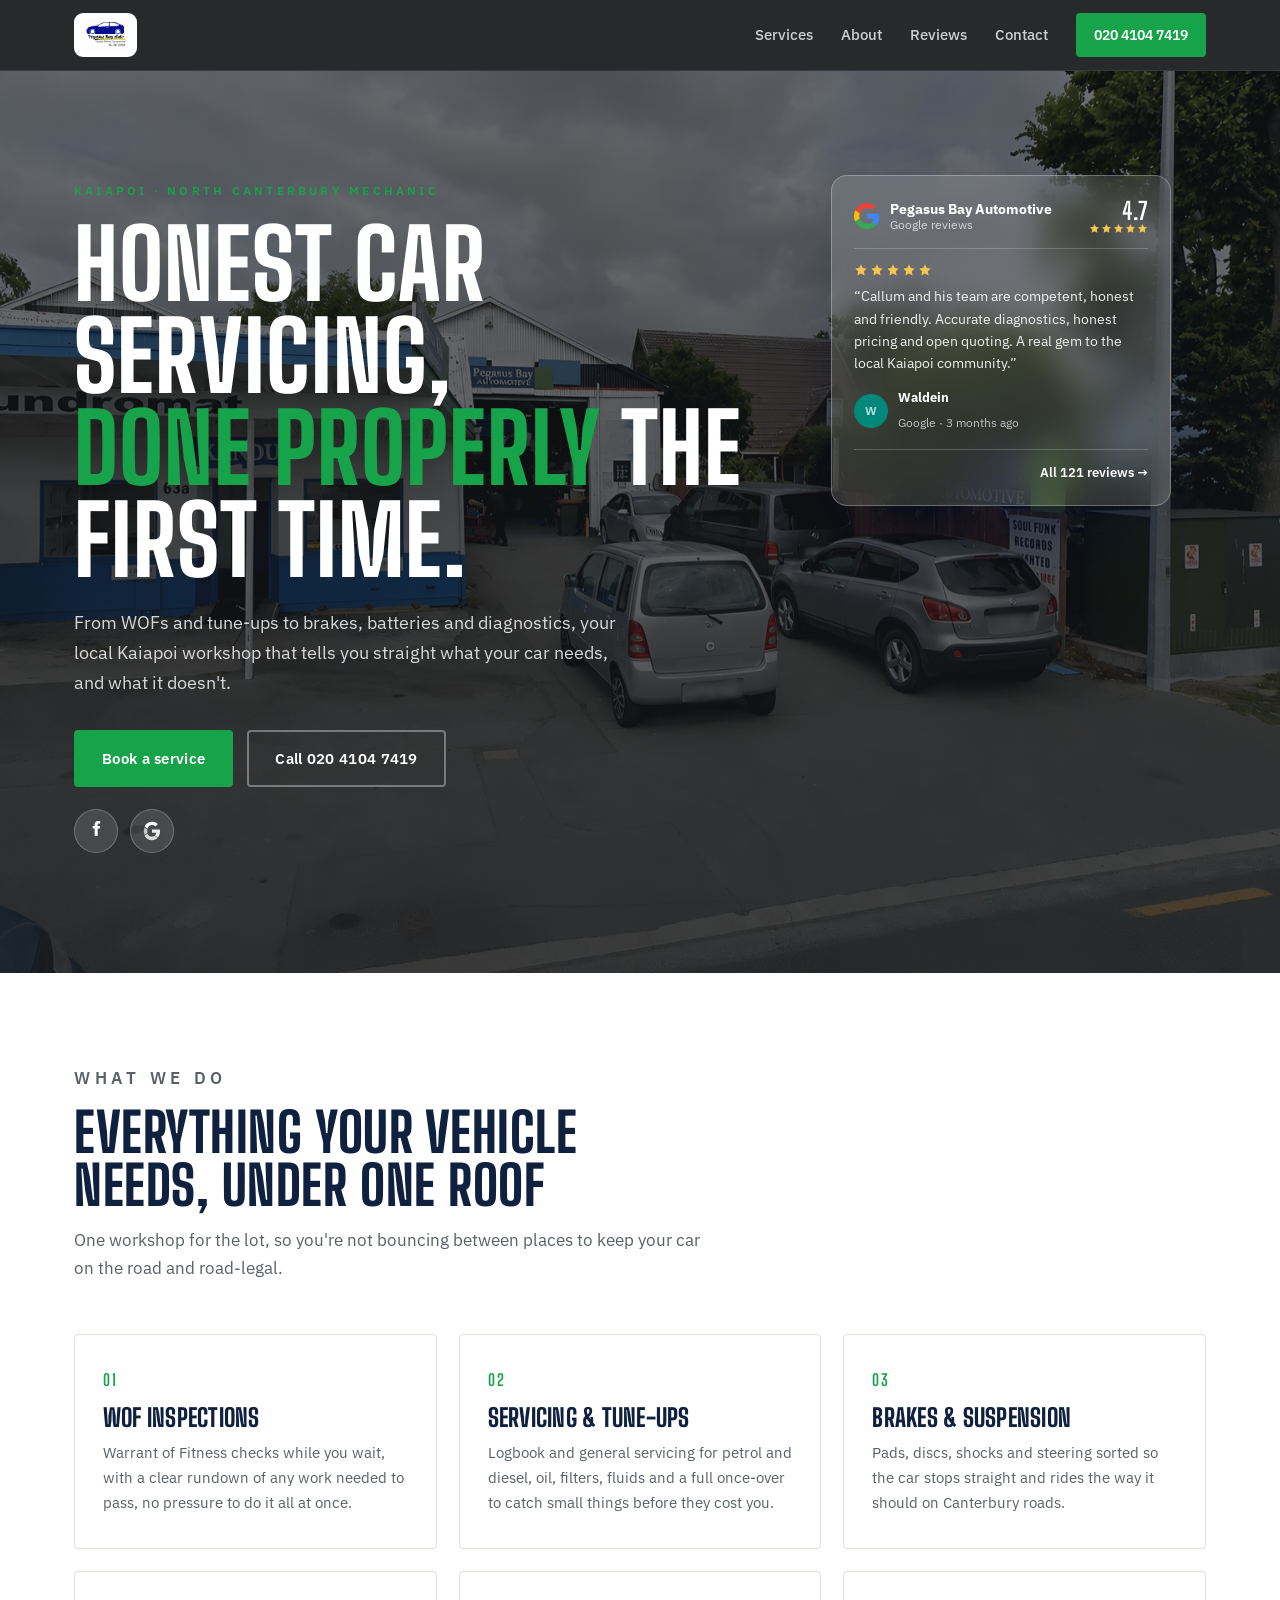
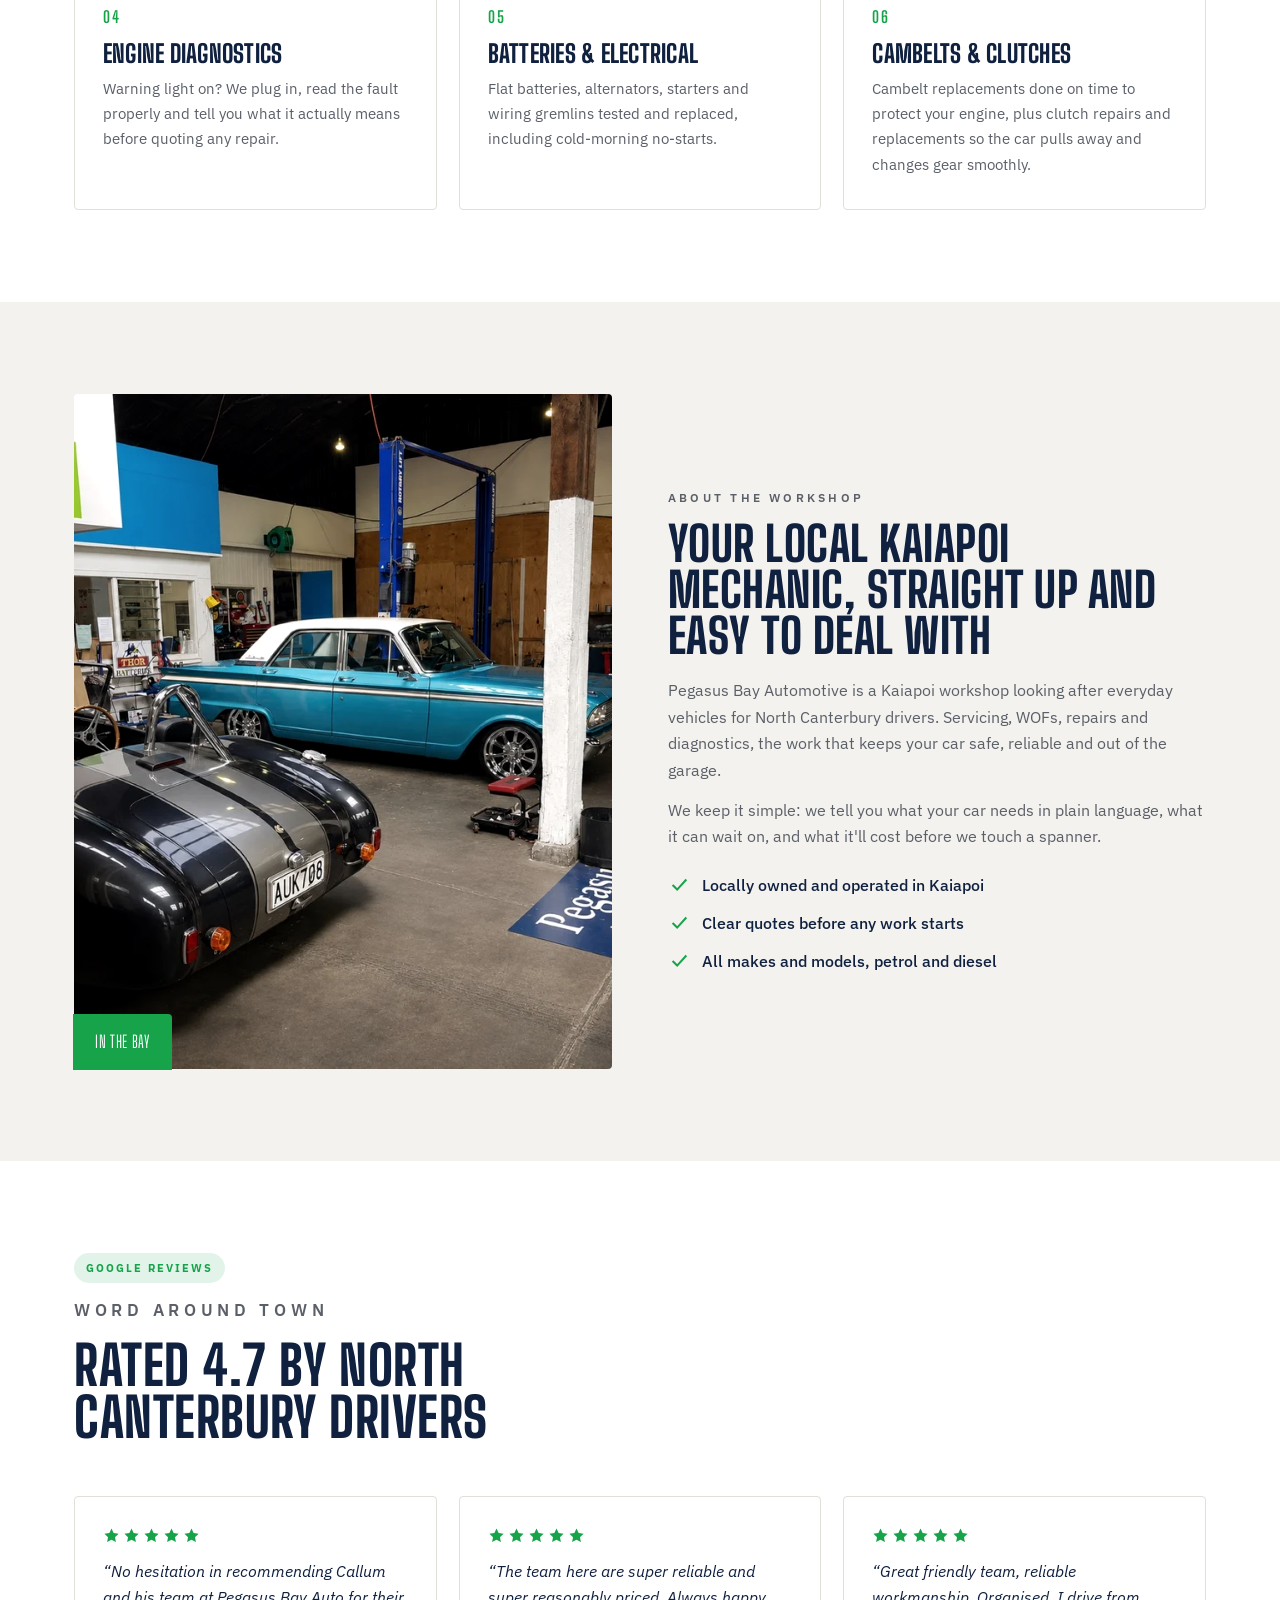
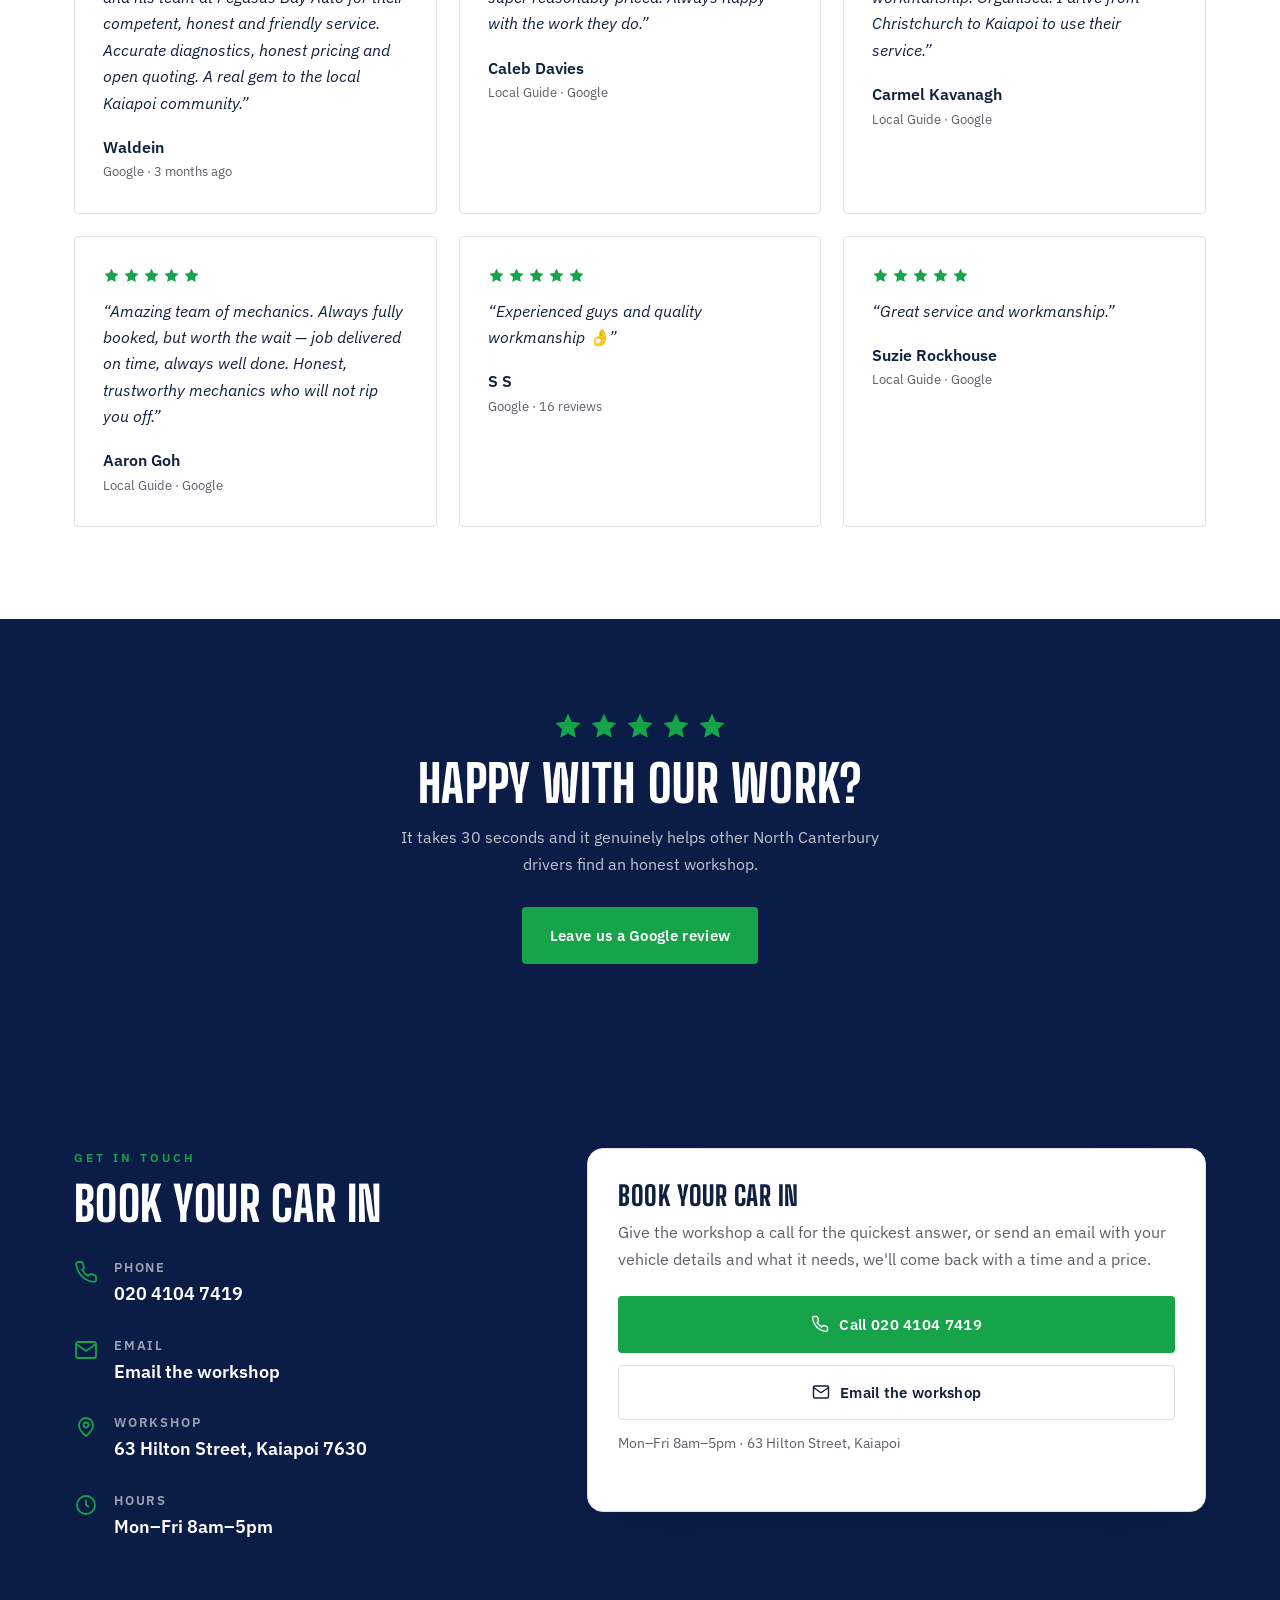
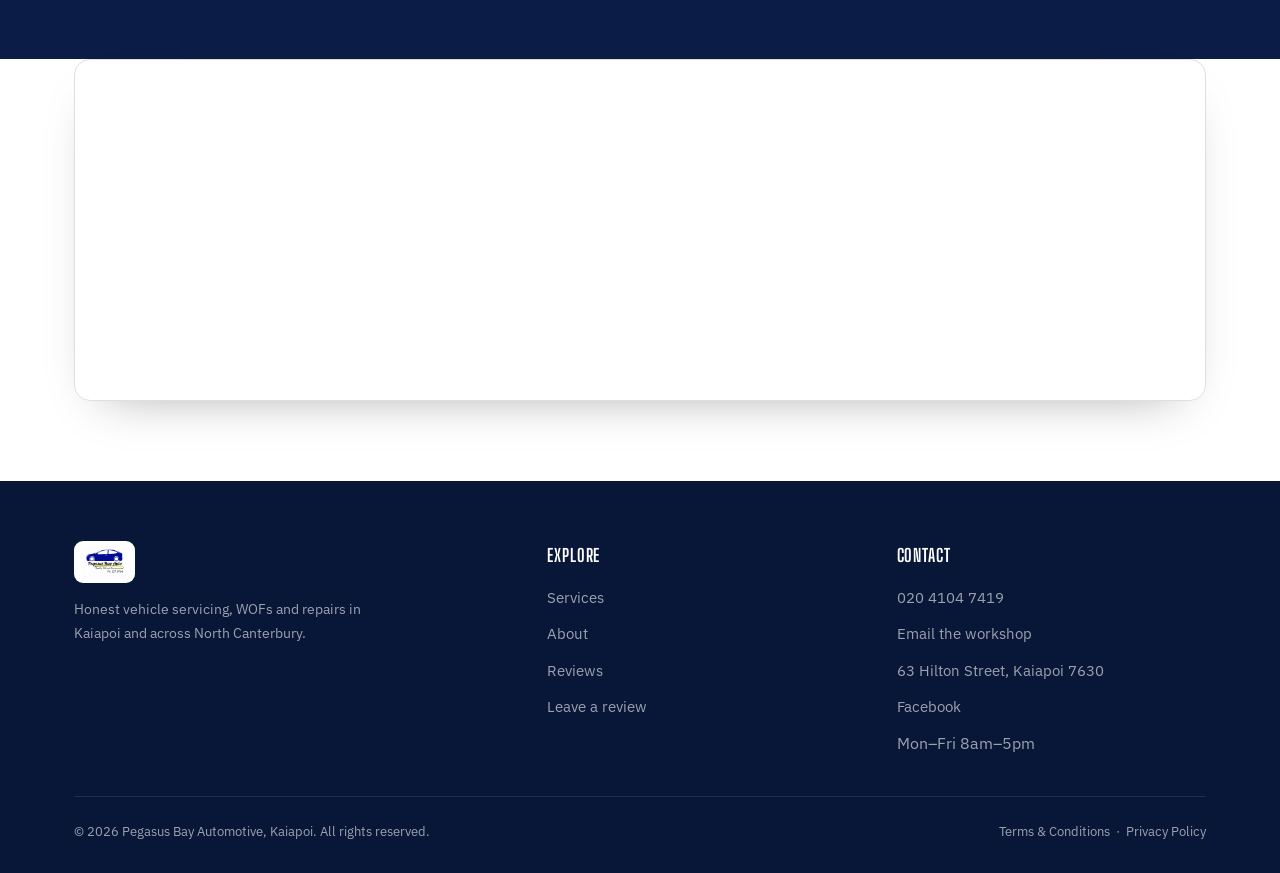
==== commit 2231fdef: "Client changes: remove Meet the crew section, swap Tyres & Alignment for Cambelts & Clutches - Remov" ====
--- a/index.html
+++ b/index.html
@@ -26,7 +26,6 @@
     <div class="nav-links">
       <a class="link" href="#services">Services</a>
       <a class="link" href="#about">About</a>
-      <a class="link" href="#crew">Workshop</a>
       <a class="link" href="#reviews">Reviews</a>
       <a class="link" href="#contact">Contact</a>
       <a class="nav-cta" href="tel:+642041047419">020 4104 7419</a>
@@ -38,9 +37,9 @@
 <!-- HERO -->
 <header class="hero">
   <div class="hero-slides">
-    <div class="hero-slide active" style="background-image:url('img/storefront.jpg')"></div>
-    <div class="hero-slide" style="background-image:url('img/workshop-bays.jpg')"></div>
-    <div class="hero-slide" style="background-image:url('img/engine-work.jpg')"></div>
+    <div class="hero-slide active" style="background-image:url('img/storefront-1920.webp')"></div>
+    <div class="hero-slide" style="background-image:url('img/workshop-bays-1920.webp')"></div>
+    <div class="hero-slide" style="background-image:url('img/engine-work-1920.webp')"></div>
   </div>
   <div class="wrap">
     <div class="hero-inner reveal">
@@ -81,7 +80,7 @@
       <div class="card reveal"><div class="num">03</div><h3>Brakes &amp; Suspension</h3><p>Pads, discs, shocks and steering sorted so the car stops straight and rides the way it should on Canterbury roads.</p></div>
       <div class="card reveal"><div class="num">04</div><h3>Engine Diagnostics</h3><p>Warning light on? We plug in, read the fault properly and tell you what it actually means before quoting any repair.</p></div>
       <div class="card reveal"><div class="num">05</div><h3>Batteries &amp; Electrical</h3><p>Flat batteries, alternators, starters and wiring gremlins tested and replaced, including cold-morning no-starts.</p></div>
-      <div class="card reveal"><div class="num">06</div><h3>Tyres &amp; Alignment</h3><p>New tyres, rotations, punctures and wheel alignment to stop uneven wear and keep the steering true.</p></div>
+      <div class="card reveal"><div class="num">06</div><h3>Cambelts &amp; Clutches</h3><p>Cambelt replacements done on time to protect your engine, plus clutch repairs and replacements so the car pulls away and changes gear smoothly.</p></div>
     </div>
   </div>
 </section>
@@ -91,7 +90,7 @@
   <div class="wrap">
     <div class="split">
       <div class="about-img reveal">
-        <img src="img/classic-cars.jpg" alt="Cars in for service at the Pegasus Bay Auto workshop in Kaiapoi" loading="lazy" width="900" height="675" />
+        <img src="img/classic-cars-1080.webp" srcset="img/classic-cars-1080.webp 1080w, img/classic-cars-1920.webp 1920w" sizes="(max-width: 900px) 100vw, 50vw" alt="Cars in for service at the Pegasus Bay Auto workshop in Kaiapoi" loading="lazy" width="900" height="675" />
         <span class="tag">In the bay</span>
       </div>
       <div class="about-copy reveal">
@@ -105,23 +104,6 @@
           <li><svg class="tick" width="22" height="22" fill="none" stroke="currentColor" stroke-width="2.2" viewBox="0 0 24 24"><path d="m5 12 5 5L20 6"/></svg> All makes and models, petrol and diesel</li>
         </ul>
       </div>
-    </div>
-  </div>
-</section>
-
-<!-- CREW -->
-<section id="crew" class="section-dark">
-  <div class="wrap">
-    <div class="sec-head reveal">
-      <span class="badge">Example team</span>
-      <p class="eyebrow">Meet the workshop</p>
-      <h2>The people turning the spanners</h2>
-      <p>The crew who'll know your car by name, friendly, qualified, and happy to explain what they're doing.</p>
-    </div>
-    <div class="crew">
-      <div class="crew-card reveal"><div class="avatar">CG</div><h3>Callum</h3><div class="role">Owner / Lead Mechanic</div><p>Runs the workshop and the diagnostics, the one who tells you straight what your car needs.</p></div>
-      <div class="crew-card reveal"><div class="avatar">ST</div><h3>Senior Technician</h3><div class="role">Servicing &amp; WOF</div><p>Handles the day-to-day servicing, warrants and repairs that keep regulars coming back.</p></div>
-      <div class="crew-card reveal"><div class="avatar">AP</div><h3>Apprentice</h3><div class="role">Workshop Hand</div><p>Learning the trade hands-on and keeping the bay moving so jobs turn around quickly.</p></div>
     </div>
   </div>
 </section>
